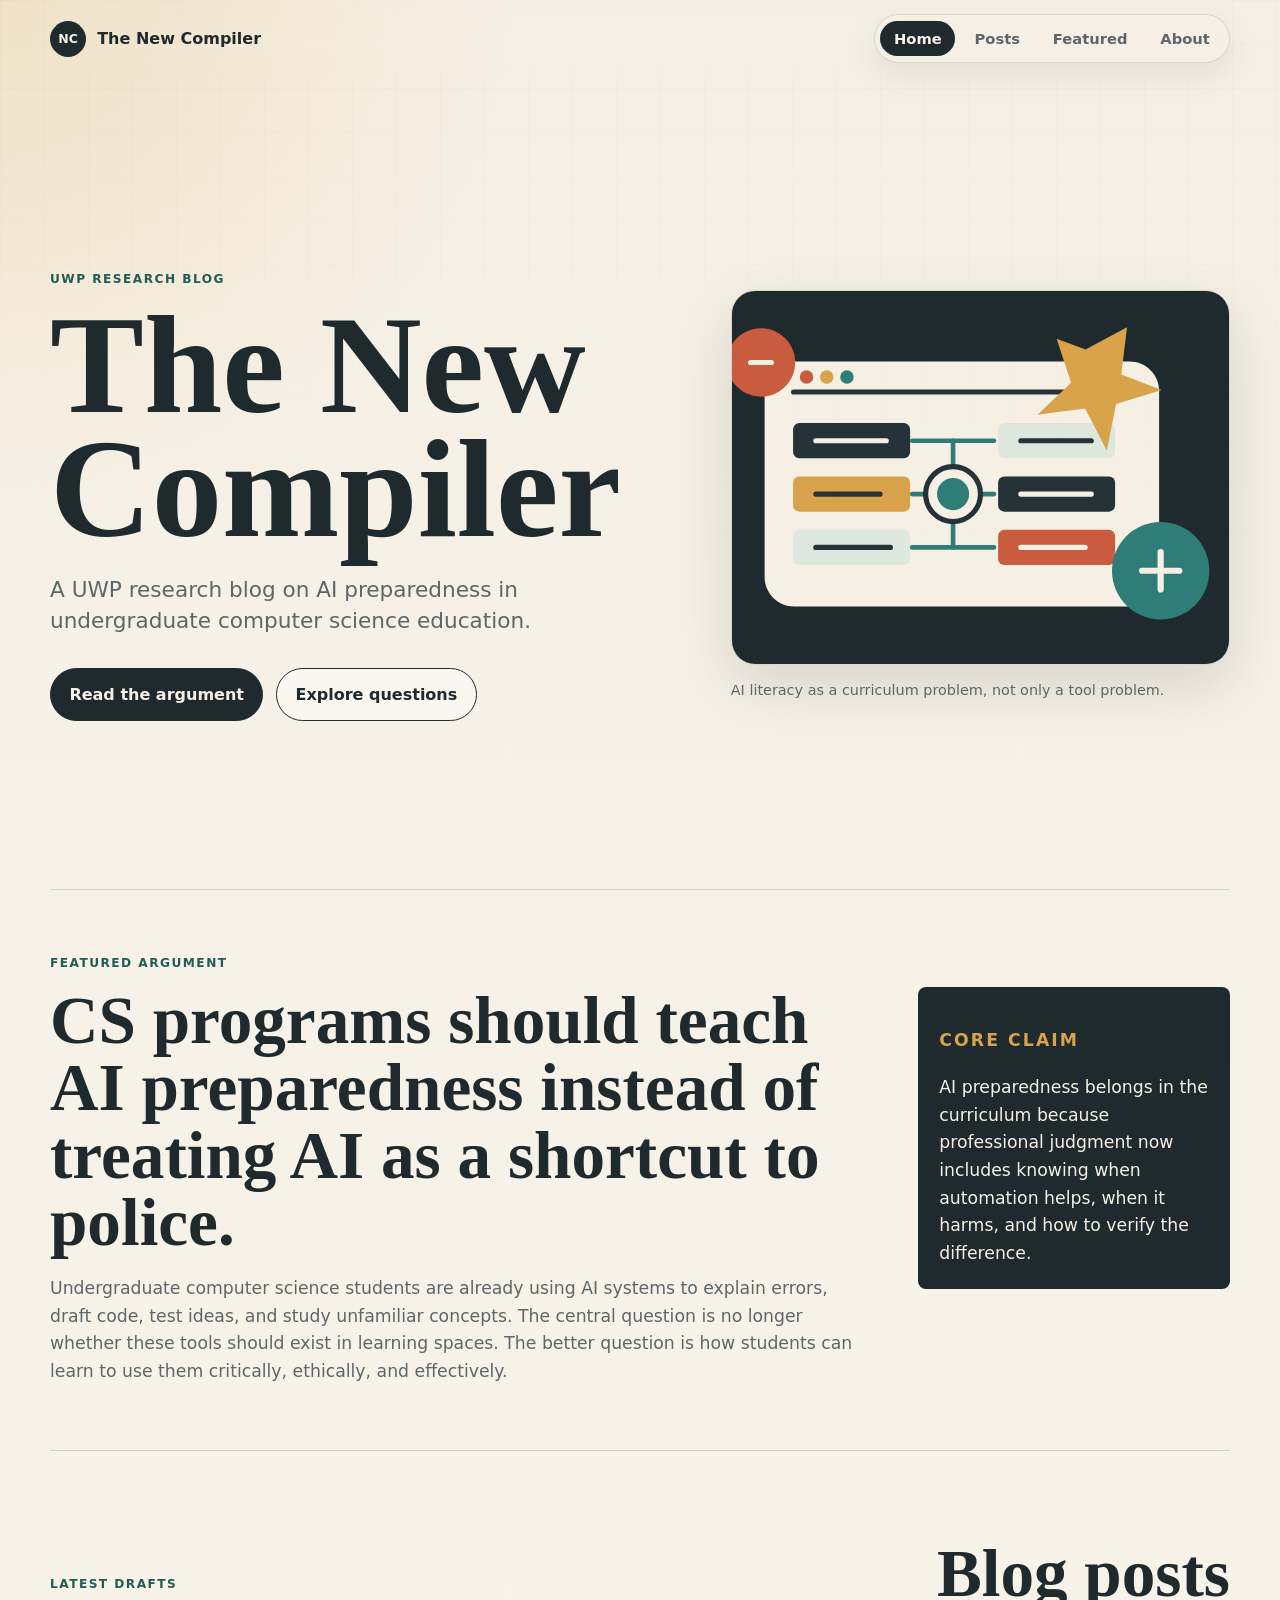
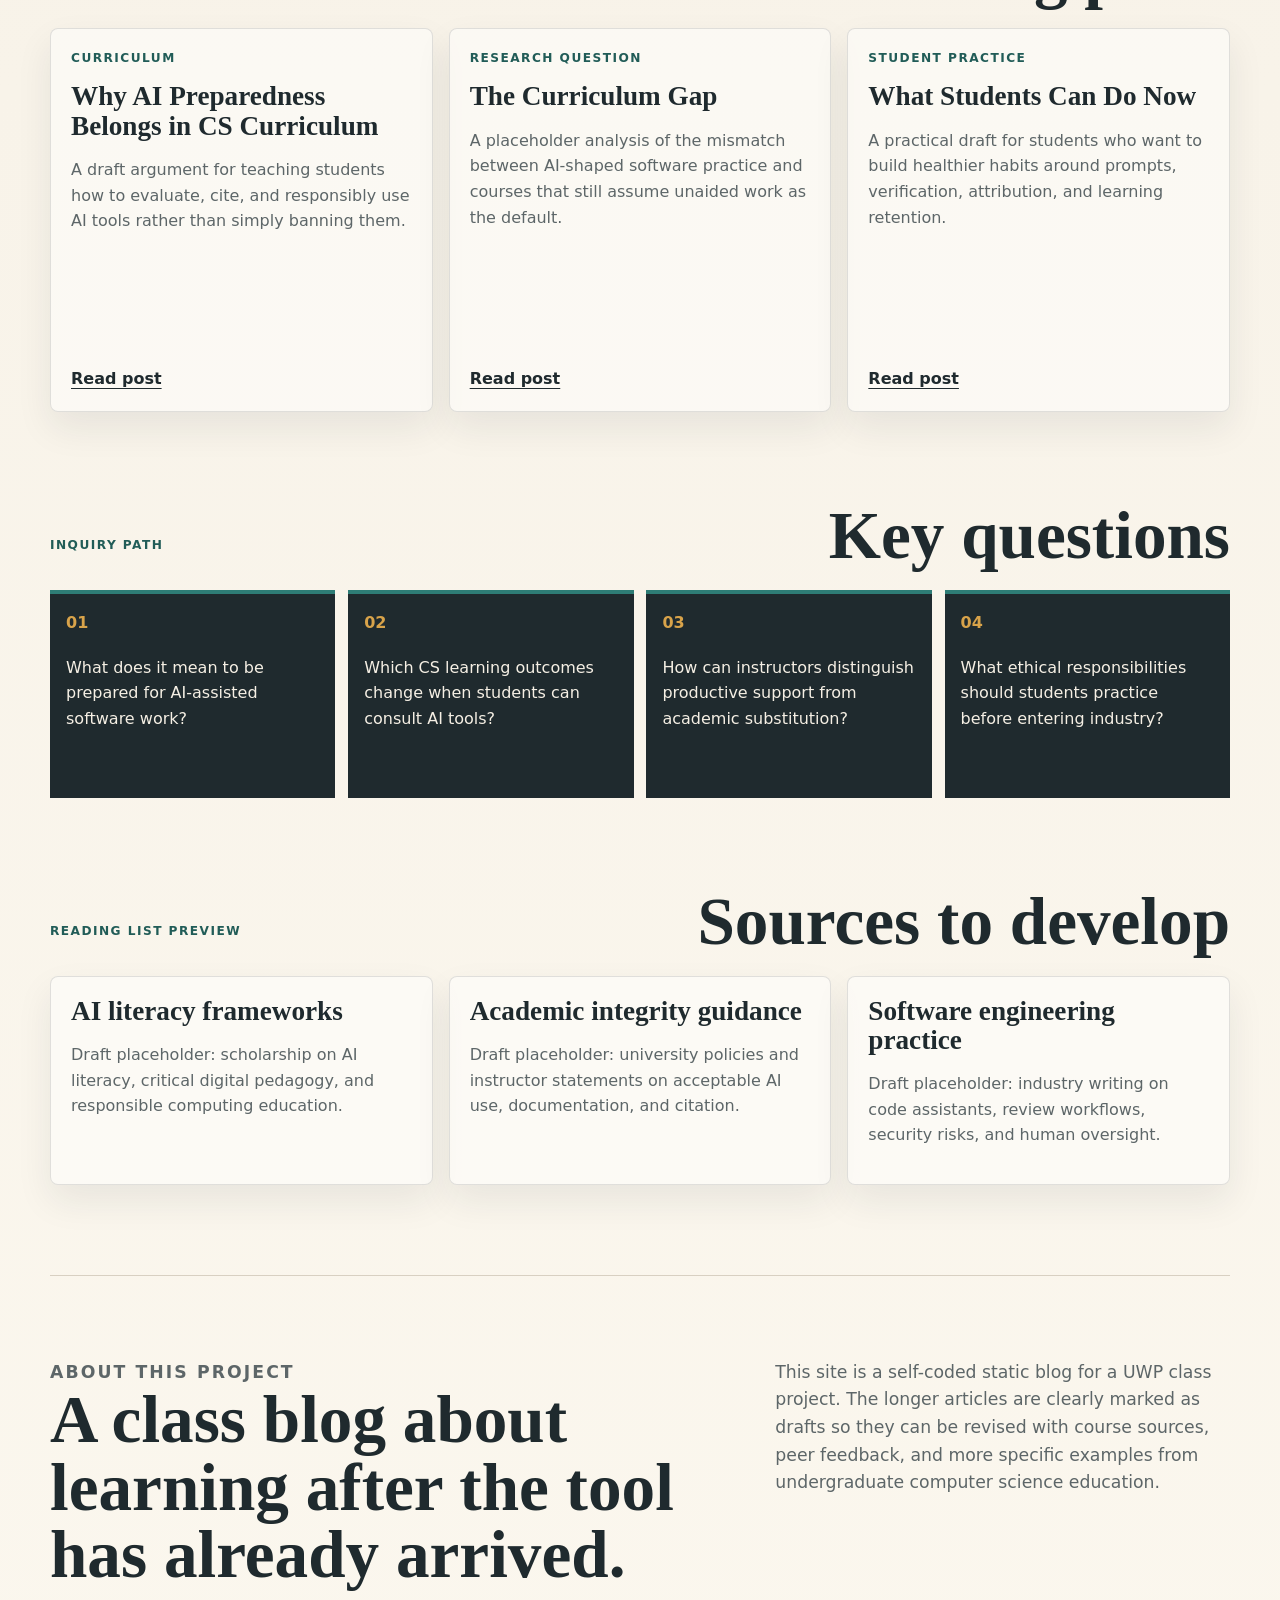
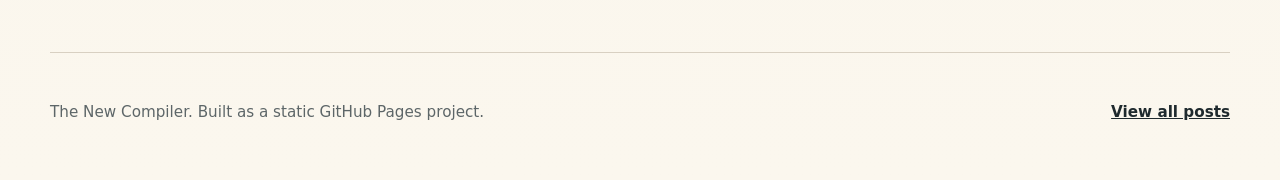
==== index.html @ 00ad9a23 "Create static UWP AI blog" ====
<!DOCTYPE html>
<html lang="en">
<head>
  <meta charset="UTF-8" />
  <meta name="viewport" content="width=device-width, initial-scale=1.0" />
  <meta
    name="description"
    content="A UWP research blog on AI preparedness in undergraduate computer science education."
  />
  <title>The New Compiler | UWP Research Blog</title>
  <link rel="stylesheet" href="./styles/main.css" />
</head>
<body>
  <a class="skip-link" href="#main">Skip to main content</a>

  <header class="site-header">
    <a class="site-logo" href="./index.html" aria-label="The New Compiler home">
      <span class="logo-mark" aria-hidden="true">NC</span>
      <span>The New Compiler</span>
    </a>
    <nav class="site-nav" aria-label="Primary navigation">
      <a href="./index.html">Home</a>
      <a href="./posts/index.html">Posts</a>
      <a href="./posts/ai-preparedness.html">Featured</a>
      <a href="#about">About</a>
    </nav>
  </header>

  <div class="reading-progress" aria-hidden="true">
    <span></span>
  </div>

  <main id="main">
    <section class="hero">
      <div class="hero-copy">
        <p class="eyebrow">UWP Research Blog</p>
        <h1>The New Compiler</h1>
        <p class="subtitle">
          A UWP research blog on AI preparedness in undergraduate computer
          science education.
        </p>
        <div class="hero-actions" aria-label="Featured actions">
          <a class="button primary" href="./posts/ai-preparedness.html">Read the argument</a>
          <a class="button secondary" href="#questions">Explore questions</a>
        </div>
      </div>
      <figure class="hero-visual">
        <img
          src="./assets/ai-curriculum-map.svg"
          alt="Abstract editorial diagram connecting code, ethics, courses, and AI practice."
        />
        <figcaption>AI literacy as a curriculum problem, not only a tool problem.</figcaption>
      </figure>
    </section>

    <section class="featured-argument" aria-labelledby="featured-title">
      <div class="section-kicker">Featured argument</div>
      <div class="feature-layout">
        <div>
          <h2 id="featured-title">CS programs should teach AI preparedness instead of treating AI as a shortcut to police.</h2>
          <p>
            Undergraduate computer science students are already using AI systems
            to explain errors, draft code, test ideas, and study unfamiliar
            concepts. The central question is no longer whether these tools
            should exist in learning spaces. The better question is how students
            can learn to use them critically, ethically, and effectively.
          </p>
        </div>
        <aside class="argument-note" aria-label="Core claim">
          <p class="note-label">Core claim</p>
          <p>
            AI preparedness belongs in the curriculum because professional
            judgment now includes knowing when automation helps, when it harms,
            and how to verify the difference.
          </p>
        </aside>
      </div>
    </section>

    <section id="posts" class="content-section" aria-labelledby="posts-title">
      <div class="section-heading">
        <p class="section-kicker">Latest drafts</p>
        <h2 id="posts-title">Blog posts</h2>
      </div>

      <div class="post-grid">
        <article class="post-card">
          <p class="tag">Curriculum</p>
          <h3><a href="./posts/ai-preparedness.html">Why AI Preparedness Belongs in CS Curriculum</a></h3>
          <p>
            A draft argument for teaching students how to evaluate, cite, and
            responsibly use AI tools rather than simply banning them.
          </p>
          <a class="text-link" href="./posts/ai-preparedness.html">Read post</a>
        </article>

        <article class="post-card">
          <p class="tag">Research question</p>
          <h3><a href="./posts/curriculum-gap.html">The Curriculum Gap</a></h3>
          <p>
            A placeholder analysis of the mismatch between AI-shaped software
            practice and courses that still assume unaided work as the default.
          </p>
          <a class="text-link" href="./posts/curriculum-gap.html">Read post</a>
        </article>

        <article class="post-card">
          <p class="tag">Student practice</p>
          <h3><a href="./posts/student-response.html">What Students Can Do Now</a></h3>
          <p>
            A practical draft for students who want to build healthier habits
            around prompts, verification, attribution, and learning retention.
          </p>
          <a class="text-link" href="./posts/student-response.html">Read post</a>
        </article>
      </div>
    </section>

    <section id="questions" class="content-section questions" aria-labelledby="questions-title">
      <div class="section-heading">
        <p class="section-kicker">Inquiry path</p>
        <h2 id="questions-title">Key questions</h2>
      </div>
      <ol class="question-list">
        <li>What does it mean to be prepared for AI-assisted software work?</li>
        <li>Which CS learning outcomes change when students can consult AI tools?</li>
        <li>How can instructors distinguish productive support from academic substitution?</li>
        <li>What ethical responsibilities should students practice before entering industry?</li>
      </ol>
    </section>

    <section class="content-section reading-list" aria-labelledby="sources-title">
      <div class="section-heading">
        <p class="section-kicker">Reading list preview</p>
        <h2 id="sources-title">Sources to develop</h2>
      </div>
      <div class="source-grid">
        <article>
          <h3>AI literacy frameworks</h3>
          <p>
            Draft placeholder: scholarship on AI literacy, critical digital
            pedagogy, and responsible computing education.
          </p>
        </article>
        <article>
          <h3>Academic integrity guidance</h3>
          <p>
            Draft placeholder: university policies and instructor statements on
            acceptable AI use, documentation, and citation.
          </p>
        </article>
        <article>
          <h3>Software engineering practice</h3>
          <p>
            Draft placeholder: industry writing on code assistants, review
            workflows, security risks, and human oversight.
          </p>
        </article>
      </div>
    </section>

    <section id="about" class="about-section" aria-labelledby="about-title">
      <div>
        <p class="section-kicker">About this project</p>
        <h2 id="about-title">A class blog about learning after the tool has already arrived.</h2>
      </div>
      <p>
        This site is a self-coded static blog for a UWP class project. The
        longer articles are clearly marked as drafts so they can be revised
        with course sources, peer feedback, and more specific examples from
        undergraduate computer science education.
      </p>
    </section>
  </main>

  <footer class="site-footer">
    <p>The New Compiler. Built as a static GitHub Pages project.</p>
    <a href="./posts/index.html">View all posts</a>
  </footer>

  <script src="./scripts/main.js"></script>
</body>
</html>
---- styles/main.css ----
:root {
  --paper: #f5efe4;
  --paper-soft: #fbf7ee;
  --ink: #1f2a2e;
  --ink-muted: #5d6668;
  --line: #d8d0c2;
  --green: #2e7d76;
  --green-dark: #215c57;
  --rust: #c95b3e;
  --gold: #d8a34a;
  --white: #ffffff;
  --shadow: 0 22px 60px rgba(31, 42, 46, 0.14);
  --max-width: 1180px;
  --article-width: 760px;
}

* {
  box-sizing: border-box;
}

html {
  scroll-behavior: smooth;
}

body {
  margin: 0;
  background:
    radial-gradient(circle at top left, rgba(216, 163, 74, 0.18), transparent 32rem),
    linear-gradient(180deg, var(--paper) 0%, var(--paper-soft) 100%);
  color: var(--ink);
  font-family: Inter, ui-sans-serif, system-ui, -apple-system, BlinkMacSystemFont, "Segoe UI", sans-serif;
  font-size: 16px;
  line-height: 1.6;
}

body::before {
  content: "";
  position: fixed;
  inset: 0;
  pointer-events: none;
  background-image:
    linear-gradient(rgba(31, 42, 46, 0.035) 1px, transparent 1px),
    linear-gradient(90deg, rgba(31, 42, 46, 0.035) 1px, transparent 1px);
  background-size: 44px 44px;
  mask-image: linear-gradient(to bottom, rgba(0, 0, 0, 0.5), transparent 70%);
}

img {
  display: block;
  max-width: 100%;
}

a {
  color: inherit;
}

a:focus-visible,
button:focus-visible {
  outline: 3px solid var(--gold);
  outline-offset: 4px;
}

.skip-link {
  position: absolute;
  left: 1rem;
  top: 0.75rem;
  z-index: 100;
  transform: translateY(-150%);
  background: var(--ink);
  color: var(--paper);
  padding: 0.7rem 1rem;
  border-radius: 999px;
  text-decoration: none;
  transition: transform 160ms ease;
}

.skip-link:focus {
  transform: translateY(0);
}

.site-header {
  position: sticky;
  top: 0;
  z-index: 20;
  display: flex;
  align-items: center;
  justify-content: space-between;
  gap: 1rem;
  width: min(var(--max-width), calc(100% - 2rem));
  margin: 0 auto;
  padding: 0.9rem 0;
  backdrop-filter: blur(18px);
}

.site-header.is-scrolled {
  border-bottom: 1px solid rgba(31, 42, 46, 0.08);
}

.site-logo {
  display: inline-flex;
  align-items: center;
  gap: 0.7rem;
  min-width: max-content;
  color: var(--ink);
  font-weight: 800;
  letter-spacing: 0;
  text-decoration: none;
}

.logo-mark {
  display: inline-grid;
  place-items: center;
  width: 2.25rem;
  height: 2.25rem;
  border: 1px solid var(--ink);
  border-radius: 50%;
  background: var(--ink);
  color: var(--paper);
  font-size: 0.78rem;
  font-weight: 900;
}

.site-nav {
  display: flex;
  align-items: center;
  gap: 0.35rem;
  padding: 0.35rem;
  border: 1px solid rgba(31, 42, 46, 0.12);
  border-radius: 999px;
  background: rgba(245, 239, 228, 0.78);
  box-shadow: 0 12px 34px rgba(31, 42, 46, 0.08);
}

.site-nav a {
  display: inline-flex;
  align-items: center;
  min-height: 2.2rem;
  padding: 0.35rem 0.85rem;
  border-radius: 999px;
  color: var(--ink-muted);
  font-size: 0.92rem;
  font-weight: 700;
  text-decoration: none;
  transition: background 160ms ease, color 160ms ease;
}

.site-nav a:hover,
.site-nav a.is-active {
  background: var(--ink);
  color: var(--paper);
}

.reading-progress {
  position: fixed;
  top: 0;
  left: 0;
  z-index: 30;
  width: 100%;
  height: 4px;
  background: transparent;
}

.reading-progress span {
  display: block;
  width: 0%;
  height: 100%;
  background: linear-gradient(90deg, var(--rust), var(--gold), var(--green));
}

.hero {
  display: grid;
  grid-template-columns: minmax(0, 1.05fr) minmax(300px, 0.85fr);
  align-items: center;
  gap: clamp(2rem, 5vw, 5rem);
  width: min(var(--max-width), calc(100% - 2rem));
  min-height: calc(100svh - 5.5rem);
  margin: 0 auto;
  padding: clamp(2.5rem, 7vw, 6rem) 0 clamp(2rem, 5vw, 4rem);
}

.hero-copy {
  max-width: 760px;
}

.eyebrow,
.section-kicker,
.tag,
.note-label {
  margin: 0 0 0.85rem;
  color: var(--green-dark);
  font-size: 0.76rem;
  font-weight: 900;
  letter-spacing: 0.12em;
  text-transform: uppercase;
}

.hero h1,
.page-header h1,
.article-header h1 {
  margin: 0;
  font-family: Georgia, "Times New Roman", serif;
  font-size: 8.8rem;
  line-height: 0.88;
  letter-spacing: 0;
  overflow-wrap: anywhere;
}

.subtitle,
.page-header p,
.article-dek {
  max-width: 680px;
  margin: 1.4rem 0 0;
  color: var(--ink-muted);
  font-size: 1.35rem;
  line-height: 1.45;
}

.hero-actions {
  display: flex;
  flex-wrap: wrap;
  gap: 0.8rem;
  margin-top: 2rem;
}

.button {
  display: inline-flex;
  align-items: center;
  justify-content: center;
  min-height: 3rem;
  padding: 0.8rem 1.15rem;
  border: 1px solid var(--ink);
  border-radius: 999px;
  font-weight: 800;
  text-decoration: none;
  transition: transform 160ms ease, box-shadow 160ms ease, background 160ms ease;
}

.button:hover {
  transform: translateY(-2px);
  box-shadow: 0 14px 28px rgba(31, 42, 46, 0.12);
}

.button.primary {
  background: var(--ink);
  color: var(--paper);
}

.button.secondary {
  background: rgba(255, 255, 255, 0.42);
  color: var(--ink);
}

.hero-visual {
  margin: 0;
}

.hero-visual img {
  width: 100%;
  border: 1px solid rgba(31, 42, 46, 0.12);
  border-radius: 1.5rem;
  box-shadow: var(--shadow);
}

.hero-visual figcaption {
  max-width: 28rem;
  margin: 0.85rem 0 0;
  color: var(--ink-muted);
  font-size: 0.9rem;
}

.featured-argument,
.content-section,
.about-section,
.page-shell,
.article-shell {
  width: min(var(--max-width), calc(100% - 2rem));
  margin: 0 auto;
}

.featured-argument {
  padding: clamp(2rem, 5vw, 4rem) 0;
  border-top: 1px solid var(--line);
  border-bottom: 1px solid var(--line);
}

.feature-layout {
  display: grid;
  grid-template-columns: minmax(0, 1fr) minmax(260px, 0.38fr);
  gap: clamp(1.5rem, 4vw, 3rem);
  align-items: start;
}

.featured-argument h2,
.section-heading h2,
.about-section h2 {
  margin: 0;
  font-family: Georgia, "Times New Roman", serif;
  font-size: 4.2rem;
  line-height: 1;
  letter-spacing: 0;
}

.featured-argument p,
.about-section p {
  margin: 1.2rem 0 0;
  color: var(--ink-muted);
  font-size: 1.08rem;
}

.argument-note {
  padding: 1.25rem;
  border: 1px solid rgba(31, 42, 46, 0.14);
  border-radius: 0.5rem;
  background: var(--ink);
  color: var(--paper);
}

.argument-note p {
  color: var(--paper);
}

.argument-note .note-label {
  color: var(--gold);
}

.content-section {
  padding: clamp(3rem, 7vw, 6rem) 0 0;
}

.section-heading {
  display: flex;
  align-items: end;
  justify-content: space-between;
  gap: 2rem;
  margin-bottom: 1.3rem;
}

.post-grid {
  display: grid;
  grid-template-columns: repeat(3, minmax(0, 1fr));
  gap: 1rem;
}

.post-card,
.source-grid article,
.list-card {
  border: 1px solid rgba(31, 42, 46, 0.13);
  border-radius: 0.5rem;
  background: rgba(255, 255, 255, 0.48);
  box-shadow: 0 16px 36px rgba(31, 42, 46, 0.08);
}

.post-card {
  display: flex;
  flex-direction: column;
  min-height: 24rem;
  padding: 1.25rem;
}

.post-card h3,
.source-grid h3,
.list-card h2 {
  margin: 0;
  font-family: Georgia, "Times New Roman", serif;
  font-size: 1.7rem;
  line-height: 1.08;
}

.post-card h3 a,
.list-card h2 a {
  text-decoration: none;
}

.post-card h3 a:hover,
.list-card h2 a:hover,
.text-link:hover {
  color: var(--green-dark);
}

.post-card p:not(.tag),
.source-grid p,
.list-card p:not(.tag) {
  color: var(--ink-muted);
}

.post-card .text-link {
  margin-top: auto;
}

.text-link {
  display: inline-flex;
  align-items: center;
  width: fit-content;
  color: var(--ink);
  font-weight: 900;
  text-underline-offset: 0.25em;
}

.question-list {
  display: grid;
  grid-template-columns: repeat(4, minmax(0, 1fr));
  gap: 0.8rem;
  margin: 0;
  padding: 0;
  list-style: none;
  counter-reset: questions;
}

.question-list li {
  min-height: 13rem;
  padding: 1rem;
  border-top: 4px solid var(--green);
  background: var(--ink);
  color: var(--paper);
  counter-increment: questions;
}

.question-list li::before {
  content: "0" counter(questions);
  display: block;
  margin-bottom: 1.2rem;
  color: var(--gold);
  font-weight: 900;
}

.source-grid {
  display: grid;
  grid-template-columns: repeat(3, minmax(0, 1fr));
  gap: 1rem;
}

.source-grid article {
  padding: 1.25rem;
}

.about-section {
  display: grid;
  grid-template-columns: minmax(0, 0.8fr) minmax(280px, 0.55fr);
  gap: clamp(1.5rem, 5vw, 4rem);
  align-items: start;
  margin-top: clamp(3rem, 7vw, 6rem);
  padding: clamp(2rem, 5vw, 4rem) 0;
  border-top: 1px solid var(--line);
}

.site-footer {
  display: flex;
  align-items: center;
  justify-content: space-between;
  gap: 1rem;
  width: min(var(--max-width), calc(100% - 2rem));
  margin: 0 auto;
  padding: 2rem 0 2.5rem;
  border-top: 1px solid var(--line);
  color: var(--ink-muted);
  font-size: 0.95rem;
}

.site-footer a {
  color: var(--ink);
  font-weight: 800;
}

.page-shell {
  padding: clamp(3rem, 8vw, 7rem) 0;
}

.page-header {
  margin-bottom: 2rem;
}

.page-header h1 {
  max-width: 820px;
  font-size: 6.2rem;
}

.post-list {
  display: grid;
  gap: 1rem;
}

.list-card {
  display: grid;
  grid-template-columns: minmax(0, 1fr) auto;
  gap: 1rem;
  align-items: center;
  padding: 1.25rem;
}

.article-shell {
  padding: clamp(2rem, 7vw, 5.5rem) 0;
}

.article {
  max-width: var(--article-width);
  margin: 0 auto;
}

.article-header {
  margin-bottom: 2rem;
}

.article-header h1 {
  font-size: 5.7rem;
}

.draft-box {
  margin: 0 0 1.8rem;
  padding: 1rem 1.1rem;
  border-left: 5px solid var(--rust);
  background: rgba(255, 255, 255, 0.62);
  color: var(--ink);
  font-weight: 750;
}

.article p,
.article li {
  color: var(--ink-muted);
  font-size: 1.08rem;
}

.article h2 {
  margin: 2.4rem 0 0.8rem;
  font-family: Georgia, "Times New Roman", serif;
  font-size: 2.8rem;
  line-height: 1.05;
}

.article blockquote {
  margin: 2rem 0;
  padding: 1.1rem 1.3rem;
  border-left: 5px solid var(--green);
  background: var(--ink);
  color: var(--paper);
  font-family: Georgia, "Times New Roman", serif;
  font-size: 1.5rem;
  line-height: 1.3;
}

.article-list {
  padding-left: 1.4rem;
}

.article-footer {
  display: flex;
  flex-wrap: wrap;
  gap: 1rem;
  justify-content: space-between;
  margin-top: 3rem;
  padding-top: 1.5rem;
  border-top: 1px solid var(--line);
}

@media (max-width: 900px) {
  .site-header {
    align-items: flex-start;
    flex-direction: column;
  }

  .site-nav {
    width: 100%;
    overflow-x: auto;
    border-radius: 0.5rem;
  }

  .site-nav a {
    white-space: nowrap;
  }

  .hero,
  .feature-layout,
  .about-section {
    grid-template-columns: 1fr;
  }

  .hero {
    min-height: auto;
  }

  .post-grid,
  .source-grid,
  .question-list {
    grid-template-columns: 1fr 1fr;
  }

  .hero h1,
  .page-header h1 {
    font-size: 5.6rem;
  }

  .article-header h1 {
    font-size: 4.2rem;
  }

  .featured-argument h2,
  .section-heading h2,
  .about-section h2 {
    font-size: 3.2rem;
  }
}

@media (max-width: 640px) {
  body {
    font-size: 15px;
  }

  .hero h1,
  .page-header h1 {
    font-size: 4rem;
  }

  .article-header h1 {
    font-size: 2.65rem;
    line-height: 0.96;
  }

  .subtitle,
  .page-header p,
  .article-dek {
    font-size: 1.08rem;
  }

  .featured-argument h2,
  .section-heading h2,
  .about-section h2 {
    font-size: 2.4rem;
  }

  .article h2 {
    font-size: 2rem;
  }

  .hero-actions,
  .site-footer {
    align-items: stretch;
    flex-direction: column;
  }

  .button {
    width: 100%;
  }

  .section-heading {
    display: block;
  }

  .post-grid,
  .source-grid,
  .question-list {
    grid-template-columns: 1fr;
  }

  .post-card {
    min-height: auto;
  }

  .question-list li {
    min-height: auto;
  }

  .list-card {
    display: block;
  }
}
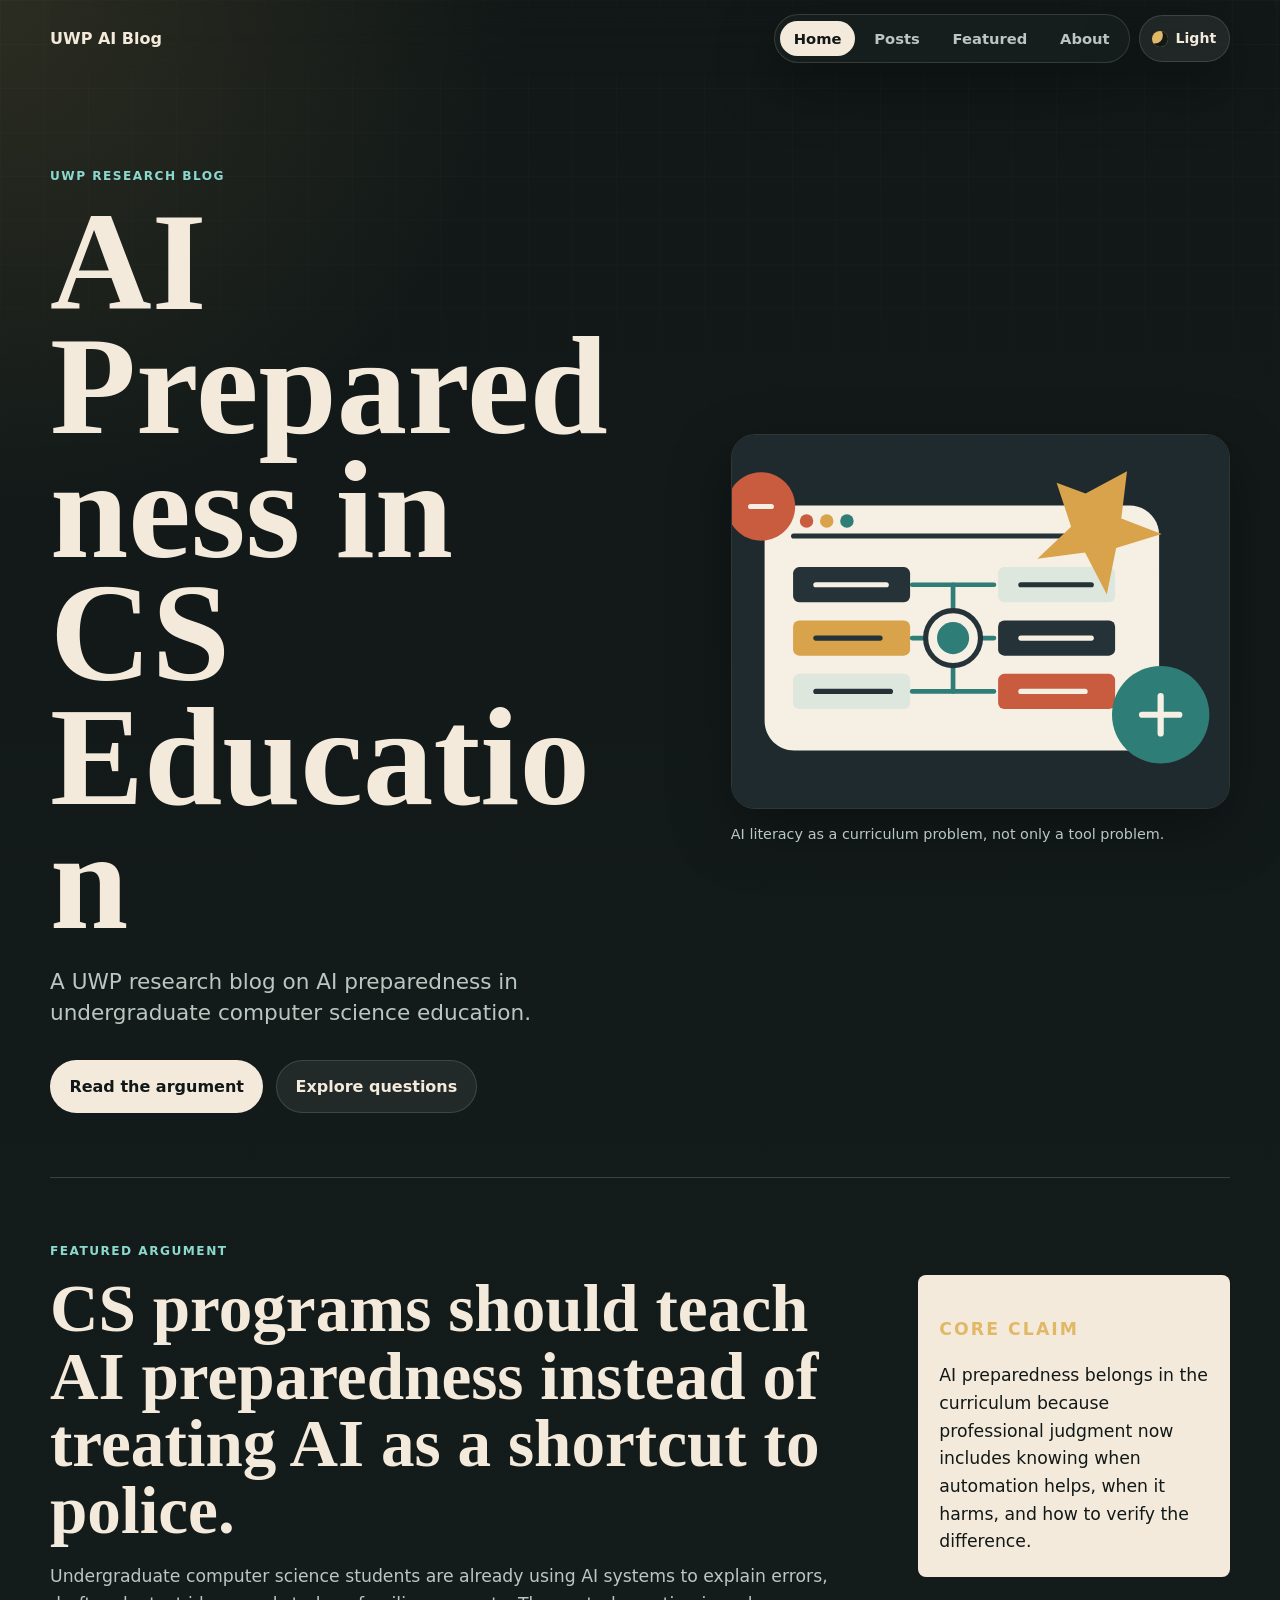
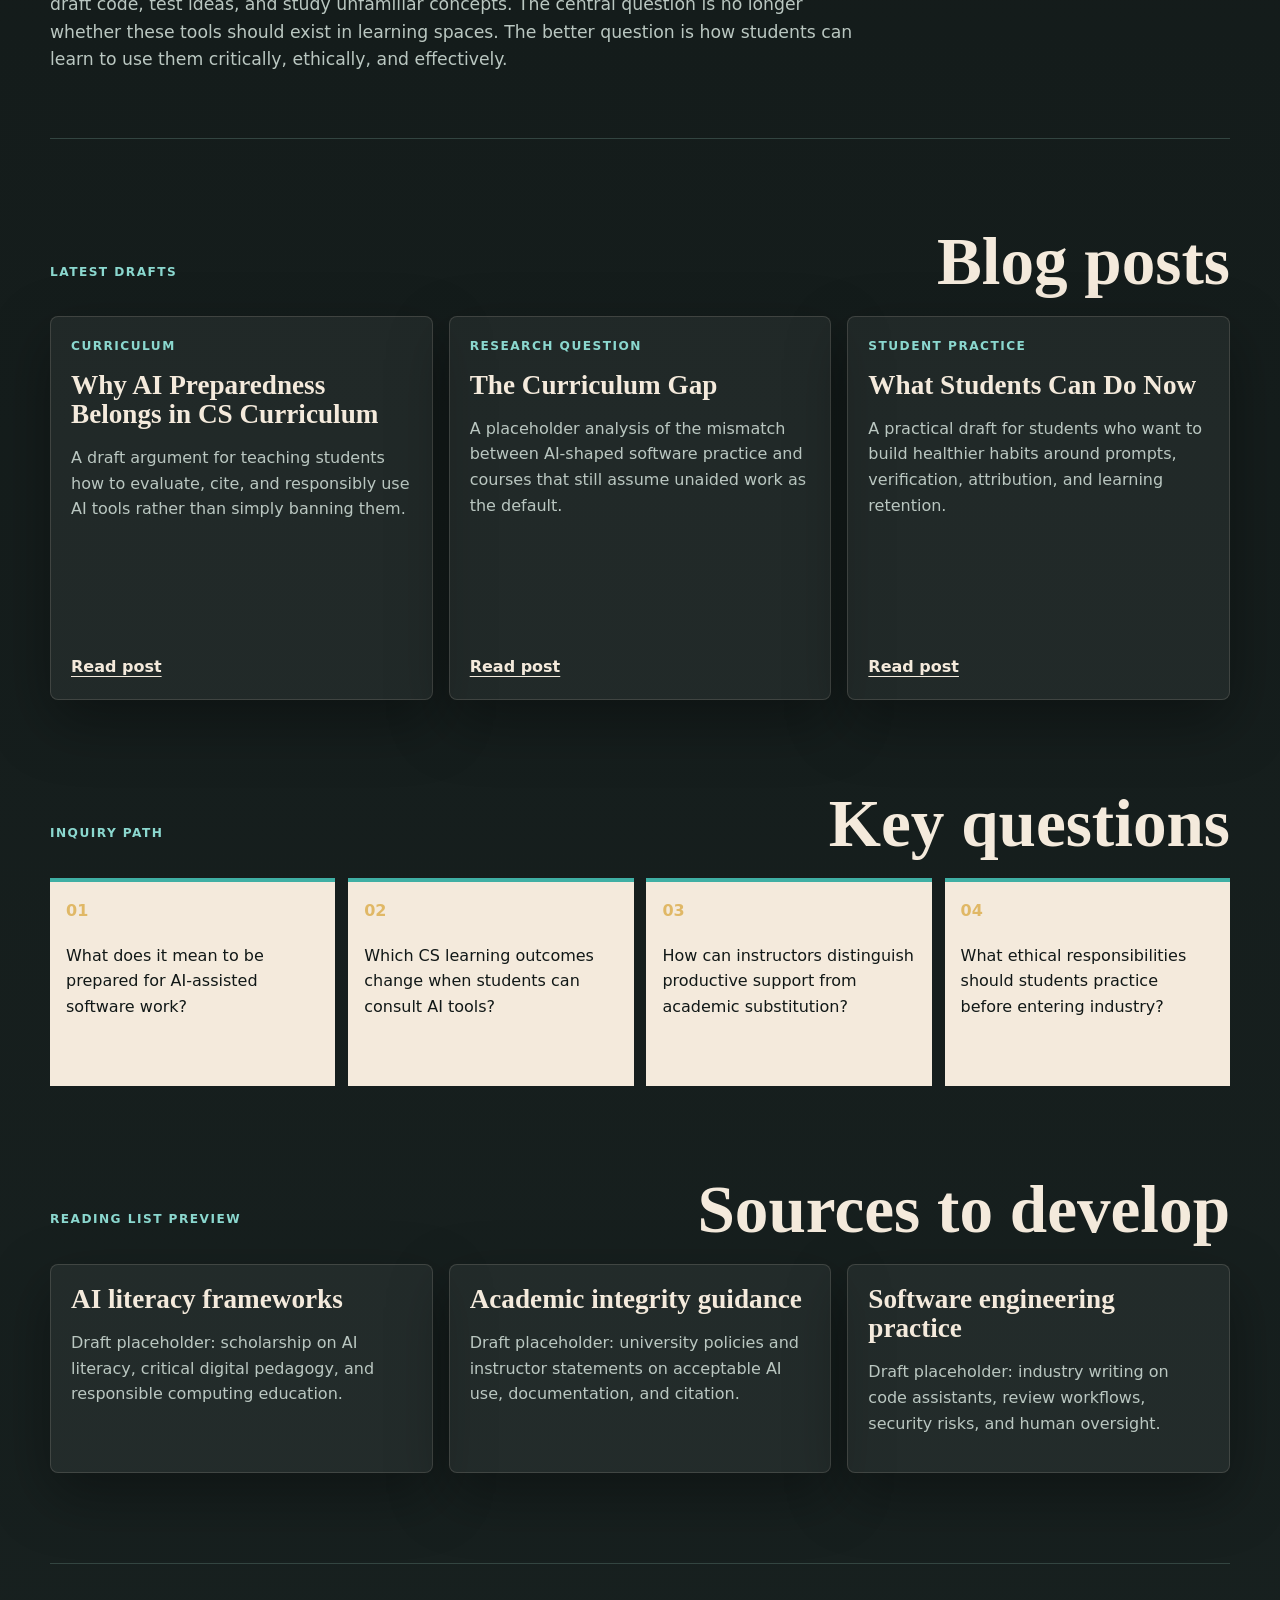
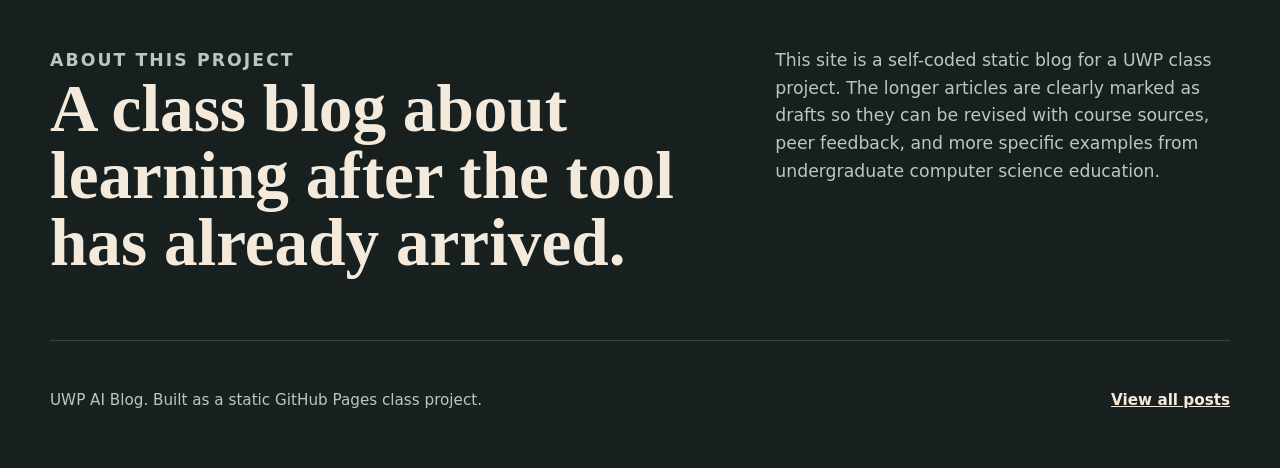
==== commit 9cbc303c: "Add dark mode theme toggle and update class blog branding" ====
--- a/index.html
+++ b/index.html
@@ -7,23 +7,35 @@
     name="description"
     content="A UWP research blog on AI preparedness in undergraduate computer science education."
   />
-  <title>The New Compiler | UWP Research Blog</title>
+  <title>AI Preparedness in CS Education | UWP Research Blog</title>
+  <script>
+    try {
+      document.documentElement.dataset.theme = localStorage.getItem("uwp-ai-theme") || "dark";
+    } catch (error) {
+      document.documentElement.dataset.theme = "dark";
+    }
+  </script>
   <link rel="stylesheet" href="./styles/main.css" />
 </head>
 <body>
   <a class="skip-link" href="#main">Skip to main content</a>
 
   <header class="site-header">
-    <a class="site-logo" href="./index.html" aria-label="The New Compiler home">
-      <span class="logo-mark" aria-hidden="true">NC</span>
-      <span>The New Compiler</span>
+    <a class="site-logo" href="./index.html" aria-label="UWP AI Blog home">
+      <span>UWP AI Blog</span>
     </a>
-    <nav class="site-nav" aria-label="Primary navigation">
-      <a href="./index.html">Home</a>
-      <a href="./posts/index.html">Posts</a>
-      <a href="./posts/ai-preparedness.html">Featured</a>
-      <a href="#about">About</a>
-    </nav>
+    <div class="header-actions">
+      <nav class="site-nav" aria-label="Primary navigation">
+        <a href="./index.html">Home</a>
+        <a href="./posts/index.html">Posts</a>
+        <a href="./posts/ai-preparedness.html">Featured</a>
+        <a href="#about">About</a>
+      </nav>
+      <button class="theme-toggle" type="button" aria-label="Switch to light mode">
+        <span class="theme-toggle-icon" aria-hidden="true"></span>
+        <span class="theme-toggle-text">Light</span>
+      </button>
+    </div>
   </header>
 
   <div class="reading-progress" aria-hidden="true">
@@ -34,7 +46,7 @@
     <section class="hero">
       <div class="hero-copy">
         <p class="eyebrow">UWP Research Blog</p>
-        <h1>The New Compiler</h1>
+        <h1>AI Preparedness in CS Education</h1>
         <p class="subtitle">
           A UWP research blog on AI preparedness in undergraduate computer
           science education.
@@ -174,7 +186,7 @@
   </main>
 
   <footer class="site-footer">
-    <p>The New Compiler. Built as a static GitHub Pages project.</p>
+    <p>UWP AI Blog. Built as a static GitHub Pages class project.</p>
     <a href="./posts/index.html">View all posts</a>
   </footer>
 
--- a/styles/main.css
+++ b/styles/main.css
@@ -1,4 +1,34 @@
 :root {
+  color-scheme: dark;
+  --paper: #111817;
+  --paper-soft: #182120;
+  --ink: #f4eadc;
+  --ink-muted: #bac7c1;
+  --line: #334541;
+  --green: #3fafa4;
+  --green-dark: #8bd8cf;
+  --rust: #d66b4f;
+  --gold: #e0b866;
+  --white: #ffffff;
+  --glow: rgba(224, 184, 102, 0.13);
+  --grid-line: rgba(244, 234, 220, 0.045);
+  --header-line: rgba(244, 234, 220, 0.11);
+  --nav-bg: rgba(24, 33, 32, 0.84);
+  --nav-active-bg: #f4eadc;
+  --nav-active-text: #111817;
+  --card-bg: rgba(255, 255, 255, 0.055);
+  --soft-fill: rgba(255, 255, 255, 0.08);
+  --border-subtle: rgba(244, 234, 220, 0.14);
+  --inverse-bg: #f4eadc;
+  --inverse-text: #111817;
+  --button-secondary-bg: rgba(255, 255, 255, 0.065);
+  --shadow: 0 22px 60px rgba(0, 0, 0, 0.34);
+  --max-width: 1180px;
+  --article-width: 760px;
+}
+
+[data-theme="light"] {
+  color-scheme: light;
   --paper: #f5efe4;
   --paper-soft: #fbf7ee;
   --ink: #1f2a2e;
@@ -8,10 +38,19 @@
   --green-dark: #215c57;
   --rust: #c95b3e;
   --gold: #d8a34a;
-  --white: #ffffff;
+  --glow: rgba(216, 163, 74, 0.18);
+  --grid-line: rgba(31, 42, 46, 0.035);
+  --header-line: rgba(31, 42, 46, 0.08);
+  --nav-bg: rgba(245, 239, 228, 0.82);
+  --nav-active-bg: #1f2a2e;
+  --nav-active-text: #f5efe4;
+  --card-bg: rgba(255, 255, 255, 0.48);
+  --soft-fill: rgba(255, 255, 255, 0.62);
+  --border-subtle: rgba(31, 42, 46, 0.13);
+  --inverse-bg: #1f2a2e;
+  --inverse-text: #f5efe4;
+  --button-secondary-bg: rgba(255, 255, 255, 0.42);
   --shadow: 0 22px 60px rgba(31, 42, 46, 0.14);
-  --max-width: 1180px;
-  --article-width: 760px;
 }
 
 * {
@@ -25,7 +64,7 @@
 body {
   margin: 0;
   background:
-    radial-gradient(circle at top left, rgba(216, 163, 74, 0.18), transparent 32rem),
+    radial-gradient(circle at top left, var(--glow), transparent 32rem),
     linear-gradient(180deg, var(--paper) 0%, var(--paper-soft) 100%);
   color: var(--ink);
   font-family: Inter, ui-sans-serif, system-ui, -apple-system, BlinkMacSystemFont, "Segoe UI", sans-serif;
@@ -39,8 +78,8 @@
   inset: 0;
   pointer-events: none;
   background-image:
-    linear-gradient(rgba(31, 42, 46, 0.035) 1px, transparent 1px),
-    linear-gradient(90deg, rgba(31, 42, 46, 0.035) 1px, transparent 1px);
+    linear-gradient(var(--grid-line) 1px, transparent 1px),
+    linear-gradient(90deg, var(--grid-line) 1px, transparent 1px);
   background-size: 44px 44px;
   mask-image: linear-gradient(to bottom, rgba(0, 0, 0, 0.5), transparent 70%);
 }
@@ -66,8 +105,8 @@
   top: 0.75rem;
   z-index: 100;
   transform: translateY(-150%);
-  background: var(--ink);
-  color: var(--paper);
+  background: var(--inverse-bg);
+  color: var(--inverse-text);
   padding: 0.7rem 1rem;
   border-radius: 999px;
   text-decoration: none;
@@ -93,7 +132,7 @@
 }
 
 .site-header.is-scrolled {
-  border-bottom: 1px solid rgba(31, 42, 46, 0.08);
+  border-bottom: 1px solid var(--header-line);
 }
 
 .site-logo {
@@ -107,17 +146,10 @@
   text-decoration: none;
 }
 
-.logo-mark {
-  display: inline-grid;
-  place-items: center;
-  width: 2.25rem;
-  height: 2.25rem;
-  border: 1px solid var(--ink);
-  border-radius: 50%;
-  background: var(--ink);
-  color: var(--paper);
-  font-size: 0.78rem;
-  font-weight: 900;
+.header-actions {
+  display: flex;
+  align-items: center;
+  gap: 0.55rem;
 }
 
 .site-nav {
@@ -125,10 +157,10 @@
   align-items: center;
   gap: 0.35rem;
   padding: 0.35rem;
-  border: 1px solid rgba(31, 42, 46, 0.12);
+  border: 1px solid var(--border-subtle);
   border-radius: 999px;
-  background: rgba(245, 239, 228, 0.78);
-  box-shadow: 0 12px 34px rgba(31, 42, 46, 0.08);
+  background: var(--nav-bg);
+  box-shadow: var(--shadow);
 }
 
 .site-nav a {
@@ -146,8 +178,43 @@
 
 .site-nav a:hover,
 .site-nav a.is-active {
-  background: var(--ink);
-  color: var(--paper);
+  background: var(--nav-active-bg);
+  color: var(--nav-active-text);
+}
+
+.theme-toggle {
+  display: inline-flex;
+  align-items: center;
+  gap: 0.45rem;
+  min-height: 2.9rem;
+  padding: 0.35rem 0.8rem;
+  border: 1px solid var(--border-subtle);
+  border-radius: 999px;
+  background: var(--button-secondary-bg);
+  color: var(--ink);
+  box-shadow: var(--shadow);
+  cursor: pointer;
+  font: inherit;
+  font-size: 0.88rem;
+  font-weight: 800;
+  transition: background 160ms ease, border-color 160ms ease, color 160ms ease;
+}
+
+.theme-toggle:hover {
+  border-color: var(--gold);
+}
+
+.theme-toggle-icon {
+  position: relative;
+  width: 1rem;
+  height: 1rem;
+  border-radius: 50%;
+  background: var(--gold);
+  box-shadow: inset -0.32rem -0.22rem 0 var(--paper);
+}
+
+[data-theme="light"] .theme-toggle-icon {
+  box-shadow: 0 0 0 0.22rem rgba(216, 163, 74, 0.24);
 }
 
 .reading-progress {
@@ -228,7 +295,7 @@
   justify-content: center;
   min-height: 3rem;
   padding: 0.8rem 1.15rem;
-  border: 1px solid var(--ink);
+  border: 1px solid var(--border-subtle);
   border-radius: 999px;
   font-weight: 800;
   text-decoration: none;
@@ -237,16 +304,16 @@
 
 .button:hover {
   transform: translateY(-2px);
-  box-shadow: 0 14px 28px rgba(31, 42, 46, 0.12);
+  box-shadow: var(--shadow);
 }
 
 .button.primary {
-  background: var(--ink);
-  color: var(--paper);
+  background: var(--inverse-bg);
+  color: var(--inverse-text);
 }
 
 .button.secondary {
-  background: rgba(255, 255, 255, 0.42);
+  background: var(--button-secondary-bg);
   color: var(--ink);
 }
 
@@ -256,7 +323,7 @@
 
 .hero-visual img {
   width: 100%;
-  border: 1px solid rgba(31, 42, 46, 0.12);
+  border: 1px solid var(--border-subtle);
   border-radius: 1.5rem;
   box-shadow: var(--shadow);
 }
@@ -309,14 +376,14 @@
 
 .argument-note {
   padding: 1.25rem;
-  border: 1px solid rgba(31, 42, 46, 0.14);
+  border: 1px solid var(--border-subtle);
   border-radius: 0.5rem;
-  background: var(--ink);
-  color: var(--paper);
+  background: var(--inverse-bg);
+  color: var(--inverse-text);
 }
 
 .argument-note p {
-  color: var(--paper);
+  color: var(--inverse-text);
 }
 
 .argument-note .note-label {
@@ -344,10 +411,10 @@
 .post-card,
 .source-grid article,
 .list-card {
-  border: 1px solid rgba(31, 42, 46, 0.13);
+  border: 1px solid var(--border-subtle);
   border-radius: 0.5rem;
-  background: rgba(255, 255, 255, 0.48);
-  box-shadow: 0 16px 36px rgba(31, 42, 46, 0.08);
+  background: var(--card-bg);
+  box-shadow: var(--shadow);
 }
 
 .post-card {
@@ -410,8 +477,8 @@
   min-height: 13rem;
   padding: 1rem;
   border-top: 4px solid var(--green);
-  background: var(--ink);
-  color: var(--paper);
+  background: var(--inverse-bg);
+  color: var(--inverse-text);
   counter-increment: questions;
 }
 
@@ -508,7 +575,7 @@
   margin: 0 0 1.8rem;
   padding: 1rem 1.1rem;
   border-left: 5px solid var(--rust);
-  background: rgba(255, 255, 255, 0.62);
+  background: var(--soft-fill);
   color: var(--ink);
   font-weight: 750;
 }
@@ -530,8 +597,8 @@
   margin: 2rem 0;
   padding: 1.1rem 1.3rem;
   border-left: 5px solid var(--green);
-  background: var(--ink);
-  color: var(--paper);
+  background: var(--inverse-bg);
+  color: var(--inverse-text);
   font-family: Georgia, "Times New Roman", serif;
   font-size: 1.5rem;
   line-height: 1.3;
@@ -557,12 +624,22 @@
     flex-direction: column;
   }
 
+  .header-actions {
+    align-items: stretch;
+    flex-direction: column;
+    width: 100%;
+  }
+
   .site-nav {
     width: 100%;
     overflow-x: auto;
     border-radius: 0.5rem;
   }
 
+  .theme-toggle {
+    width: fit-content;
+  }
+
   .site-nav a {
     white-space: nowrap;
   }
@@ -662,3 +739,21 @@
     display: block;
   }
 }
+
+@media (prefers-reduced-motion: reduce) {
+  html {
+    scroll-behavior: auto;
+  }
+
+  *,
+  *::before,
+  *::after {
+    transition-duration: 0.001ms !important;
+    animation-duration: 0.001ms !important;
+    animation-iteration-count: 1 !important;
+  }
+
+  .button:hover {
+    transform: none;
+  }
+}
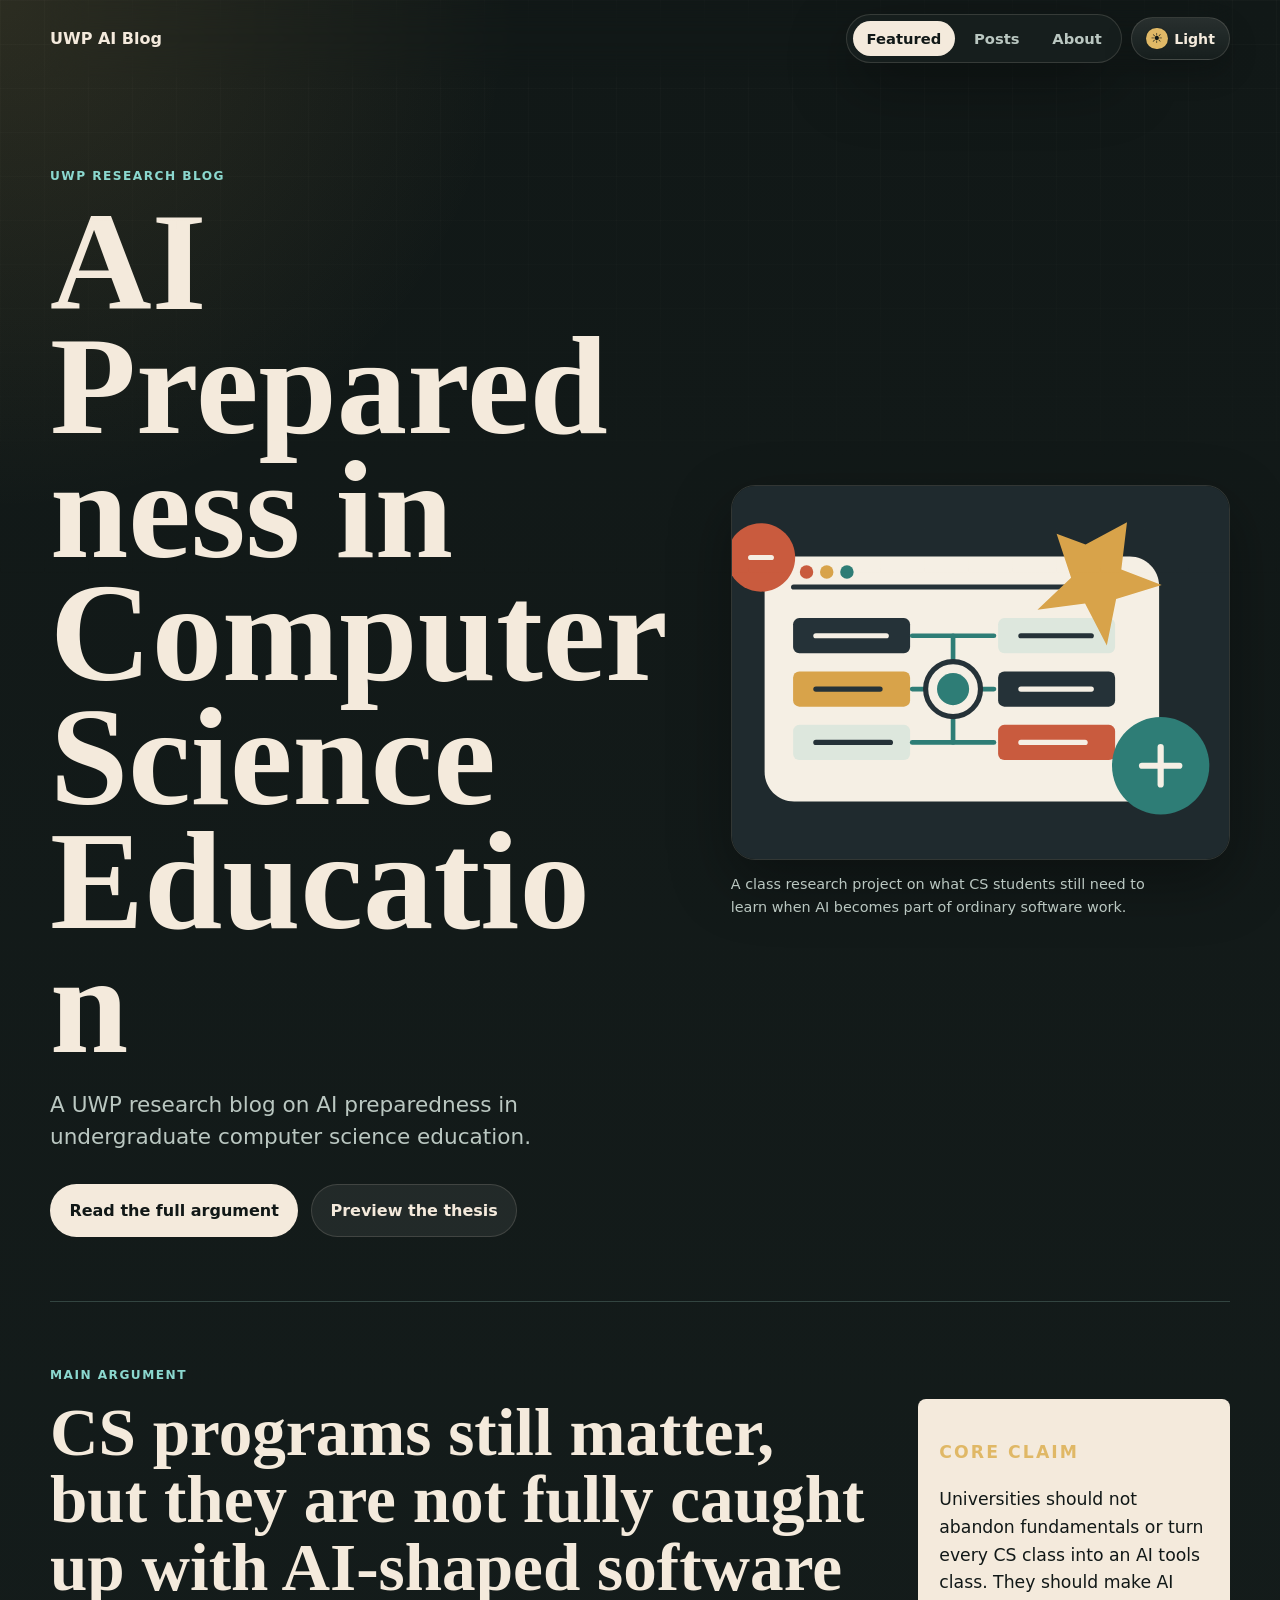
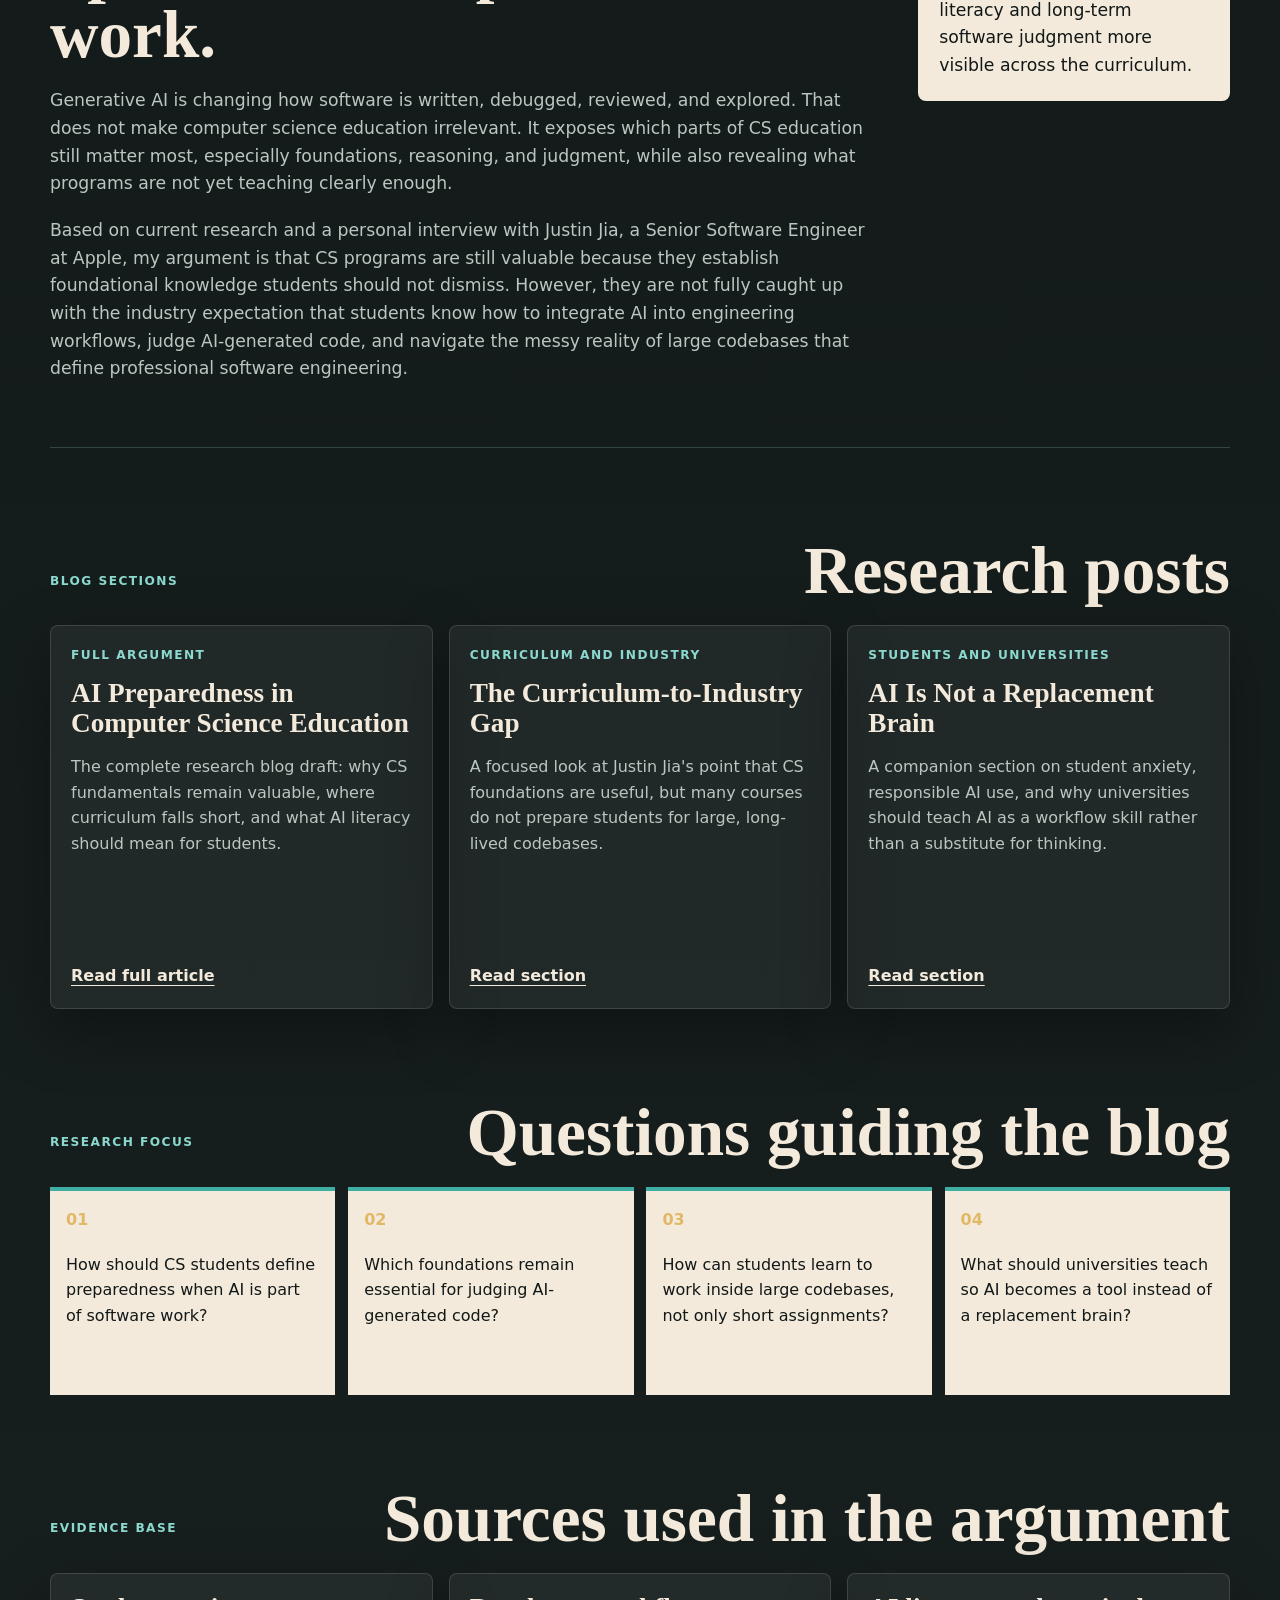
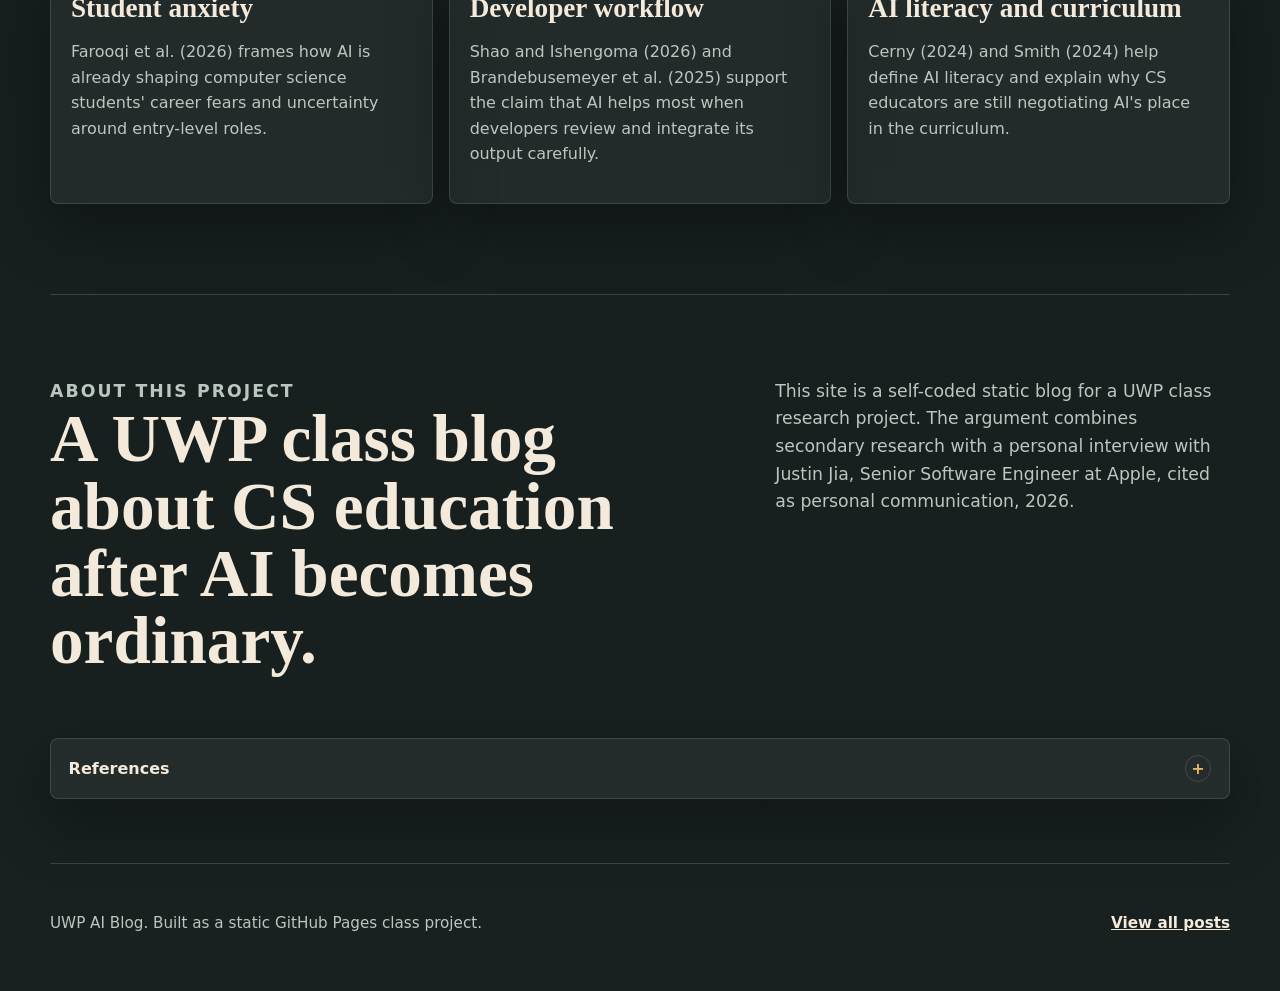
==== commit 7ccb72a6: "Replace placeholder content with UWP AI research blog draft" ====
--- a/index.html
+++ b/index.html
@@ -5,9 +5,9 @@
   <meta name="viewport" content="width=device-width, initial-scale=1.0" />
   <meta
     name="description"
-    content="A UWP research blog on AI preparedness in undergraduate computer science education."
+    content="A UWP class research blog on AI preparedness in undergraduate computer science education."
   />
-  <title>AI Preparedness in CS Education | UWP Research Blog</title>
+  <title>AI Preparedness in Computer Science Education | UWP Research Blog</title>
   <script>
     try {
       document.documentElement.dataset.theme = localStorage.getItem("uwp-ai-theme") || "dark";
@@ -26,13 +26,12 @@
     </a>
     <div class="header-actions">
       <nav class="site-nav" aria-label="Primary navigation">
-        <a href="./index.html">Home</a>
-        <a href="./posts/index.html">Posts</a>
-        <a href="./posts/ai-preparedness.html">Featured</a>
+        <a href="#featured">Featured</a>
+        <a href="#posts">Posts</a>
         <a href="#about">About</a>
       </nav>
       <button class="theme-toggle" type="button" aria-label="Switch to light mode">
-        <span class="theme-toggle-icon" aria-hidden="true"></span>
+        <span class="theme-toggle-icon" aria-hidden="true">☀</span>
         <span class="theme-toggle-text">Light</span>
       </button>
     </div>
@@ -46,44 +45,57 @@
     <section class="hero">
       <div class="hero-copy">
         <p class="eyebrow">UWP Research Blog</p>
-        <h1>AI Preparedness in CS Education</h1>
+        <h1>AI Preparedness in Computer Science Education</h1>
         <p class="subtitle">
           A UWP research blog on AI preparedness in undergraduate computer
           science education.
         </p>
         <div class="hero-actions" aria-label="Featured actions">
-          <a class="button primary" href="./posts/ai-preparedness.html">Read the argument</a>
-          <a class="button secondary" href="#questions">Explore questions</a>
+          <a class="button primary" href="./posts/ai-preparedness.html">Read the full argument</a>
+          <a class="button secondary" href="#featured">Preview the thesis</a>
         </div>
       </div>
       <figure class="hero-visual">
         <img
           src="./assets/ai-curriculum-map.svg"
-          alt="Abstract editorial diagram connecting code, ethics, courses, and AI practice."
+          alt="Abstract diagram connecting code, ethics, courses, and AI practice."
         />
-        <figcaption>AI literacy as a curriculum problem, not only a tool problem.</figcaption>
+        <figcaption>
+          A class research project on what CS students still need to learn when
+          AI becomes part of ordinary software work.
+        </figcaption>
       </figure>
     </section>
 
-    <section class="featured-argument" aria-labelledby="featured-title">
-      <div class="section-kicker">Featured argument</div>
+    <section id="featured" class="featured-argument" aria-labelledby="featured-title">
+      <div class="section-kicker">Main argument</div>
       <div class="feature-layout">
         <div>
-          <h2 id="featured-title">CS programs should teach AI preparedness instead of treating AI as a shortcut to police.</h2>
-          <p>
-            Undergraduate computer science students are already using AI systems
-            to explain errors, draft code, test ideas, and study unfamiliar
-            concepts. The central question is no longer whether these tools
-            should exist in learning spaces. The better question is how students
-            can learn to use them critically, ethically, and effectively.
+          <h2 id="featured-title">CS programs still matter, but they are not fully caught up with AI-shaped software work.</h2>
+          <p>
+            Generative AI is changing how software is written, debugged,
+            reviewed, and explored. That does not make computer science
+            education irrelevant. It exposes which parts of CS education still
+            matter most, especially foundations, reasoning, and judgment, while
+            also revealing what programs are not yet teaching clearly enough.
+          </p>
+          <p>
+            Based on current research and a personal interview with Justin Jia,
+            a Senior Software Engineer at Apple, my argument is that CS programs
+            are still valuable because they establish foundational knowledge
+            students should not dismiss. However, they are not fully caught up
+            with the industry expectation that students know how to integrate AI
+            into engineering workflows, judge AI-generated code, and navigate
+            the messy reality of large codebases that define professional
+            software engineering.
           </p>
         </div>
         <aside class="argument-note" aria-label="Core claim">
           <p class="note-label">Core claim</p>
           <p>
-            AI preparedness belongs in the curriculum because professional
-            judgment now includes knowing when automation helps, when it harms,
-            and how to verify the difference.
+            Universities should not abandon fundamentals or turn every CS class
+            into an AI tools class. They should make AI literacy and long-term
+            software judgment more visible across the curriculum.
           </p>
         </aside>
       </div>
@@ -91,81 +103,86 @@
 
     <section id="posts" class="content-section" aria-labelledby="posts-title">
       <div class="section-heading">
-        <p class="section-kicker">Latest drafts</p>
-        <h2 id="posts-title">Blog posts</h2>
+        <p class="section-kicker">Blog sections</p>
+        <h2 id="posts-title">Research posts</h2>
       </div>
 
       <div class="post-grid">
         <article class="post-card">
-          <p class="tag">Curriculum</p>
-          <h3><a href="./posts/ai-preparedness.html">Why AI Preparedness Belongs in CS Curriculum</a></h3>
-          <p>
-            A draft argument for teaching students how to evaluate, cite, and
-            responsibly use AI tools rather than simply banning them.
-          </p>
-          <a class="text-link" href="./posts/ai-preparedness.html">Read post</a>
+          <p class="tag">Full argument</p>
+          <h3><a href="./posts/ai-preparedness.html">AI Preparedness in Computer Science Education</a></h3>
+          <p>
+            The complete research blog draft: why CS fundamentals remain
+            valuable, where curriculum falls short, and what AI literacy should
+            mean for students.
+          </p>
+          <a class="text-link" href="./posts/ai-preparedness.html">Read full article</a>
         </article>
 
         <article class="post-card">
-          <p class="tag">Research question</p>
-          <h3><a href="./posts/curriculum-gap.html">The Curriculum Gap</a></h3>
-          <p>
-            A placeholder analysis of the mismatch between AI-shaped software
-            practice and courses that still assume unaided work as the default.
-          </p>
-          <a class="text-link" href="./posts/curriculum-gap.html">Read post</a>
+          <p class="tag">Curriculum and industry</p>
+          <h3><a href="./posts/curriculum-gap.html">The Curriculum-to-Industry Gap</a></h3>
+          <p>
+            A focused look at Justin Jia's point that CS foundations are useful,
+            but many courses do not prepare students for large, long-lived
+            codebases.
+          </p>
+          <a class="text-link" href="./posts/curriculum-gap.html">Read section</a>
         </article>
 
         <article class="post-card">
-          <p class="tag">Student practice</p>
-          <h3><a href="./posts/student-response.html">What Students Can Do Now</a></h3>
-          <p>
-            A practical draft for students who want to build healthier habits
-            around prompts, verification, attribution, and learning retention.
-          </p>
-          <a class="text-link" href="./posts/student-response.html">Read post</a>
-        </article>
-      </div>
-    </section>
-
-    <section id="questions" class="content-section questions" aria-labelledby="questions-title">
+          <p class="tag">Students and universities</p>
+          <h3><a href="./posts/student-response.html">AI Is Not a Replacement Brain</a></h3>
+          <p>
+            A companion section on student anxiety, responsible AI use, and why
+            universities should teach AI as a workflow skill rather than a
+            substitute for thinking.
+          </p>
+          <a class="text-link" href="./posts/student-response.html">Read section</a>
+        </article>
+      </div>
+    </section>
+
+    <section class="content-section questions" aria-labelledby="questions-title">
       <div class="section-heading">
-        <p class="section-kicker">Inquiry path</p>
-        <h2 id="questions-title">Key questions</h2>
+        <p class="section-kicker">Research focus</p>
+        <h2 id="questions-title">Questions guiding the blog</h2>
       </div>
       <ol class="question-list">
-        <li>What does it mean to be prepared for AI-assisted software work?</li>
-        <li>Which CS learning outcomes change when students can consult AI tools?</li>
-        <li>How can instructors distinguish productive support from academic substitution?</li>
-        <li>What ethical responsibilities should students practice before entering industry?</li>
+        <li>How should CS students define preparedness when AI is part of software work?</li>
+        <li>Which foundations remain essential for judging AI-generated code?</li>
+        <li>How can students learn to work inside large codebases, not only short assignments?</li>
+        <li>What should universities teach so AI becomes a tool instead of a replacement brain?</li>
       </ol>
     </section>
 
     <section class="content-section reading-list" aria-labelledby="sources-title">
       <div class="section-heading">
-        <p class="section-kicker">Reading list preview</p>
-        <h2 id="sources-title">Sources to develop</h2>
+        <p class="section-kicker">Evidence base</p>
+        <h2 id="sources-title">Sources used in the argument</h2>
       </div>
       <div class="source-grid">
         <article>
-          <h3>AI literacy frameworks</h3>
-          <p>
-            Draft placeholder: scholarship on AI literacy, critical digital
-            pedagogy, and responsible computing education.
+          <h3>Student anxiety</h3>
+          <p>
+            Farooqi et al. (2026) frames how AI is already shaping computer
+            science students' career fears and uncertainty around entry-level
+            roles.
           </p>
         </article>
         <article>
-          <h3>Academic integrity guidance</h3>
-          <p>
-            Draft placeholder: university policies and instructor statements on
-            acceptable AI use, documentation, and citation.
+          <h3>Developer workflow</h3>
+          <p>
+            Shao and Ishengoma (2026) and Brandebusemeyer et al. (2025) support
+            the claim that AI helps most when developers review and integrate
+            its output carefully.
           </p>
         </article>
         <article>
-          <h3>Software engineering practice</h3>
-          <p>
-            Draft placeholder: industry writing on code assistants, review
-            workflows, security risks, and human oversight.
+          <h3>AI literacy and curriculum</h3>
+          <p>
+            Cerny (2024) and Smith (2024) help define AI literacy and explain
+            why CS educators are still negotiating AI's place in the curriculum.
           </p>
         </article>
       </div>
@@ -174,14 +191,27 @@
     <section id="about" class="about-section" aria-labelledby="about-title">
       <div>
         <p class="section-kicker">About this project</p>
-        <h2 id="about-title">A class blog about learning after the tool has already arrived.</h2>
+        <h2 id="about-title">A UWP class blog about CS education after AI becomes ordinary.</h2>
       </div>
       <p>
-        This site is a self-coded static blog for a UWP class project. The
-        longer articles are clearly marked as drafts so they can be revised
-        with course sources, peer feedback, and more specific examples from
-        undergraduate computer science education.
+        This site is a self-coded static blog for a UWP class research project.
+        The argument combines secondary research with a personal interview with
+        Justin Jia, Senior Software Engineer at Apple, cited as personal
+        communication, 2026.
       </p>
+    </section>
+
+    <section class="bibliography-wrap" aria-labelledby="home-bibliography-title">
+      <details class="bibliography">
+        <summary id="home-bibliography-title">References</summary>
+        <ol>
+          <li>Brandebusemeyer, C., Schimmer, T., & Arnrich, B. (2025). Developers’ experience with generative AI – First insights from an empirical mixed-methods field study. <a target="_blank" rel="noopener noreferrer" href="https://doi.org/10.48550/arxiv.2512.19926">https://doi.org/10.48550/arxiv.2512.19926</a></li>
+          <li>Cerny, M. (2024). University students’ conceptualisation of AI literacy: Theory and empirical evidence. Social Sciences, 13(3), Article 129. <a target="_blank" rel="noopener noreferrer" href="https://doi.org/10.3390/socsci13030129">https://doi.org/10.3390/socsci13030129</a></li>
+          <li>Farooqi, D., Pu, G., Paudel, S., Sultana, S., & Ahmed, S. I. (2026). Job anxiety in post-secondary computer science students caused by artificial intelligence. Proceedings of the 2026 ACM Conference on Fairness, Accountability, and Transparency (FAccT ’26). <a target="_blank" rel="noopener noreferrer" href="https://doi.org/10.48550/arxiv.2601.10468">https://doi.org/10.48550/arxiv.2601.10468</a></li>
+          <li>Shao, D., & Ishengoma, F. (2026). Empirical analysis of generative AI tool adoption in software development. Information and Software Technology, 192, Article 108036. <a target="_blank" rel="noopener noreferrer" href="https://doi.org/10.1016/j.infsof.2026.108036">https://doi.org/10.1016/j.infsof.2026.108036</a></li>
+          <li>Smith, J. M. (2024). AI in computer science education: Tool, subdomain, and wildcard. 47th MIPRO ICT and Electronics Convention (MIPRO), 1267–1271. <a target="_blank" rel="noopener noreferrer" href="https://doi.org/10.1109/MIPRO60963.2024.10569335">https://doi.org/10.1109/MIPRO60963.2024.10569335</a></li>
+        </ol>
+      </details>
     </section>
   </main>
 
--- a/styles/main.css
+++ b/styles/main.css
@@ -150,6 +150,7 @@
   display: flex;
   align-items: center;
   gap: 0.55rem;
+  min-width: 0;
 }
 
 .site-nav {
@@ -185,36 +186,53 @@
 .theme-toggle {
   display: inline-flex;
   align-items: center;
-  gap: 0.45rem;
-  min-height: 2.9rem;
-  padding: 0.35rem 0.8rem;
+  justify-content: center;
+  gap: 0.42rem;
+  min-width: 6.2rem;
+  min-height: 2.65rem;
+  padding: 0.35rem 0.82rem;
   border: 1px solid var(--border-subtle);
   border-radius: 999px;
-  background: var(--button-secondary-bg);
+  background:
+    linear-gradient(180deg, rgba(255, 255, 255, 0.08), transparent),
+    var(--nav-bg);
   color: var(--ink);
-  box-shadow: var(--shadow);
+  box-shadow: 0 12px 30px rgba(0, 0, 0, 0.18);
   cursor: pointer;
   font: inherit;
   font-size: 0.88rem;
   font-weight: 800;
-  transition: background 160ms ease, border-color 160ms ease, color 160ms ease;
+  line-height: 1;
+  white-space: nowrap;
+  transition:
+    background 160ms ease,
+    border-color 160ms ease,
+    color 160ms ease,
+    transform 160ms ease;
 }
 
 .theme-toggle:hover {
   border-color: var(--gold);
+  transform: translateY(-1px);
 }
 
 .theme-toggle-icon {
-  position: relative;
-  width: 1rem;
-  height: 1rem;
-  border-radius: 50%;
+  display: inline-grid;
+  place-items: center;
+  width: 1.35rem;
+  height: 1.35rem;
+  border-radius: 999px;
   background: var(--gold);
-  box-shadow: inset -0.32rem -0.22rem 0 var(--paper);
+  color: #111817;
+  font-size: 0.86rem;
+  line-height: 1;
+  box-shadow: 0 0 0 1px rgba(17, 24, 23, 0.18);
 }
 
 [data-theme="light"] .theme-toggle-icon {
-  box-shadow: 0 0 0 0.22rem rgba(216, 163, 74, 0.24);
+  background: var(--ink);
+  color: var(--paper);
+  box-shadow: 0 0 0 1px rgba(31, 42, 46, 0.18);
 }
 
 .reading-progress {
@@ -510,6 +528,74 @@
   border-top: 1px solid var(--line);
 }
 
+.bibliography-wrap {
+  width: min(var(--max-width), calc(100% - 2rem));
+  margin: 0 auto;
+  padding: 0 0 clamp(2rem, 5vw, 4rem);
+}
+
+.bibliography {
+  border: 1px solid var(--border-subtle);
+  border-radius: 0.5rem;
+  background: var(--card-bg);
+  box-shadow: var(--shadow);
+  color: var(--ink-muted);
+}
+
+.bibliography summary {
+  display: flex;
+  align-items: center;
+  justify-content: space-between;
+  gap: 1rem;
+  padding: 1rem 1.1rem;
+  color: var(--ink);
+  cursor: pointer;
+  font-weight: 900;
+  list-style: none;
+}
+
+.bibliography summary::-webkit-details-marker {
+  display: none;
+}
+
+.bibliography summary::after {
+  content: "+";
+  display: inline-grid;
+  place-items: center;
+  width: 1.55rem;
+  height: 1.55rem;
+  border: 1px solid var(--border-subtle);
+  border-radius: 50%;
+  color: var(--gold);
+  font-size: 1rem;
+  line-height: 1;
+}
+
+.bibliography[open] summary::after {
+  content: "-";
+}
+
+.bibliography ol {
+  display: grid;
+  gap: 0.85rem;
+  margin: 0;
+  padding: 0 1.1rem 1.1rem 2.45rem;
+}
+
+.bibliography li {
+  padding-left: 0.25rem;
+}
+
+.bibliography a {
+  color: var(--green-dark);
+  font-weight: 800;
+  overflow-wrap: anywhere;
+}
+
+.article-bibliography {
+  margin-top: 2.5rem;
+}
+
 .site-footer {
   display: flex;
   align-items: center;
@@ -625,19 +711,19 @@
   }
 
   .header-actions {
-    align-items: stretch;
-    flex-direction: column;
+    align-items: center;
     width: 100%;
   }
 
   .site-nav {
-    width: 100%;
+    flex: 1;
+    min-width: 0;
     overflow-x: auto;
     border-radius: 0.5rem;
   }
 
   .theme-toggle {
-    width: fit-content;
+    flex: 0 0 auto;
   }
 
   .site-nav a {
@@ -719,6 +805,24 @@
 
   .section-heading {
     display: block;
+  }
+
+  .header-actions {
+    gap: 0.4rem;
+  }
+
+  .site-nav {
+    gap: 0.2rem;
+    padding: 0.28rem;
+  }
+
+  .site-nav a {
+    padding-inline: 0.62rem;
+  }
+
+  .theme-toggle {
+    min-width: 5.55rem;
+    padding-inline: 0.58rem;
   }
 
   .post-grid,
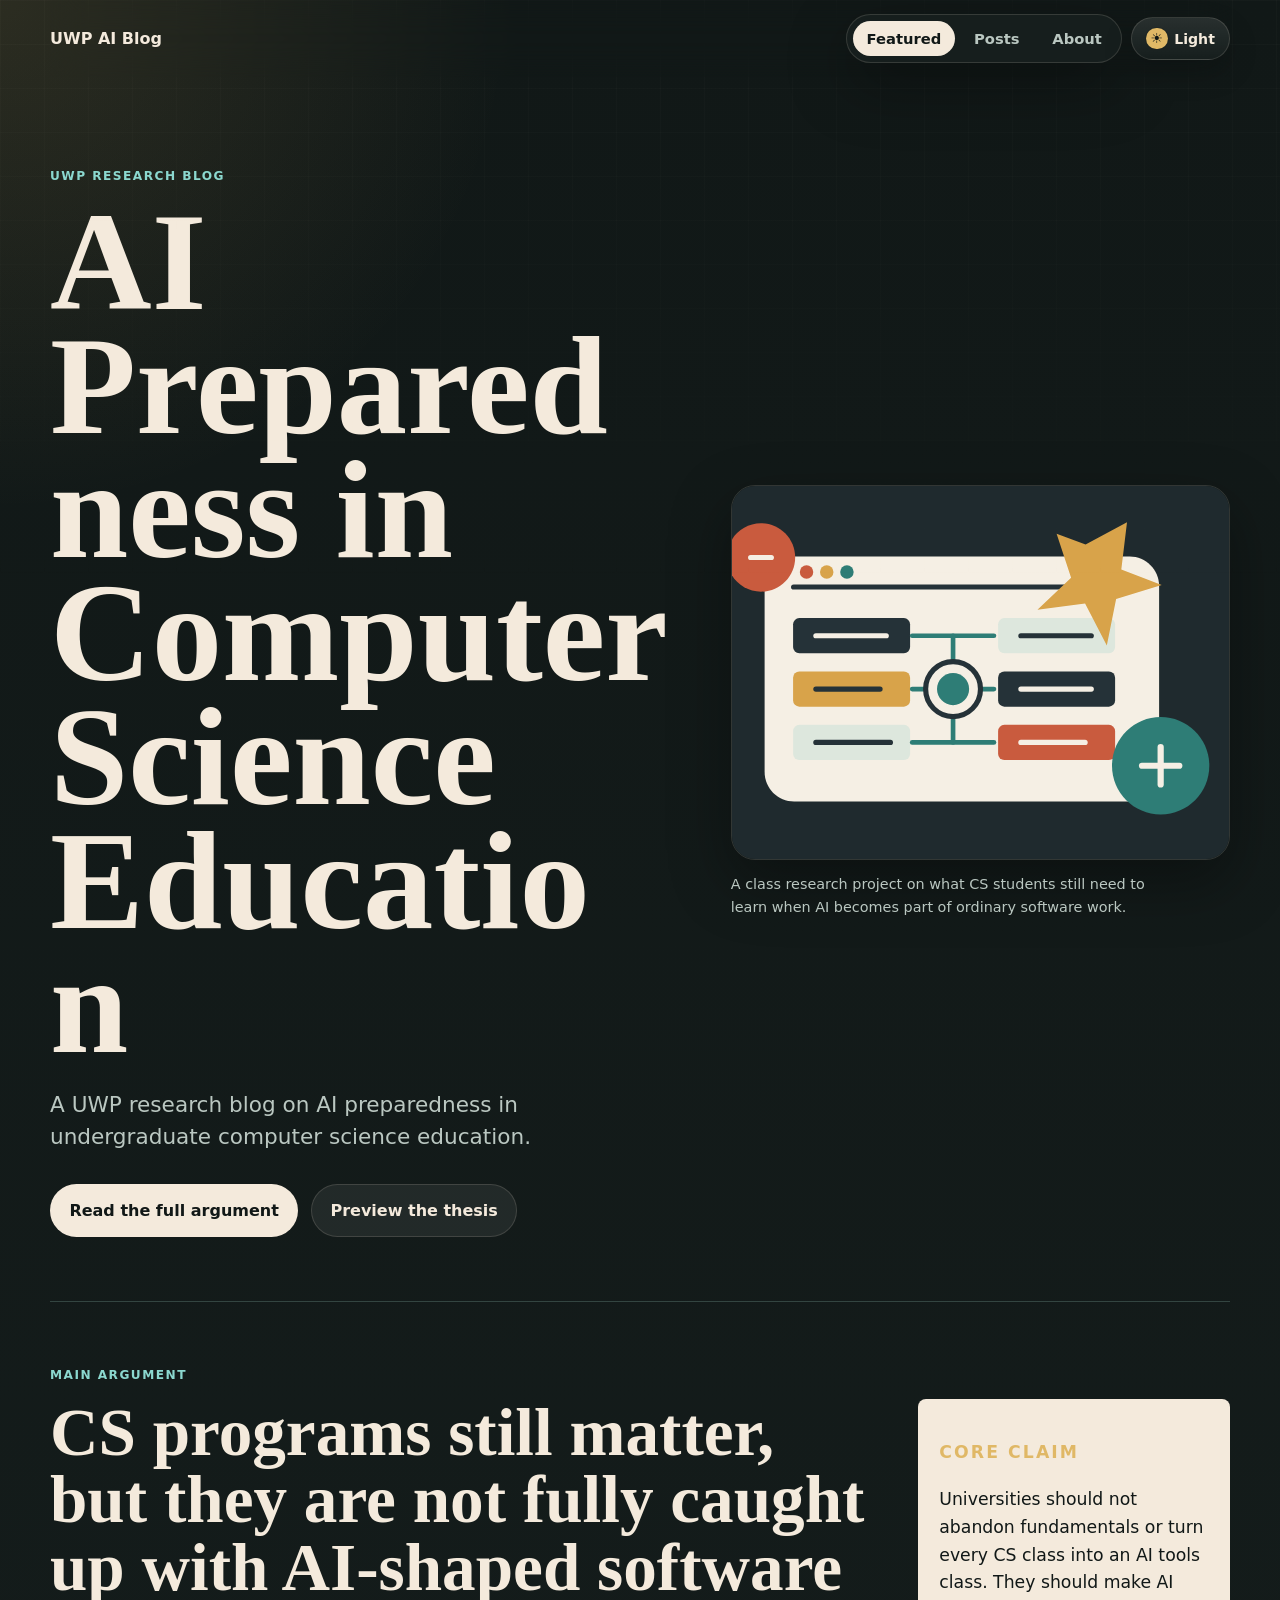
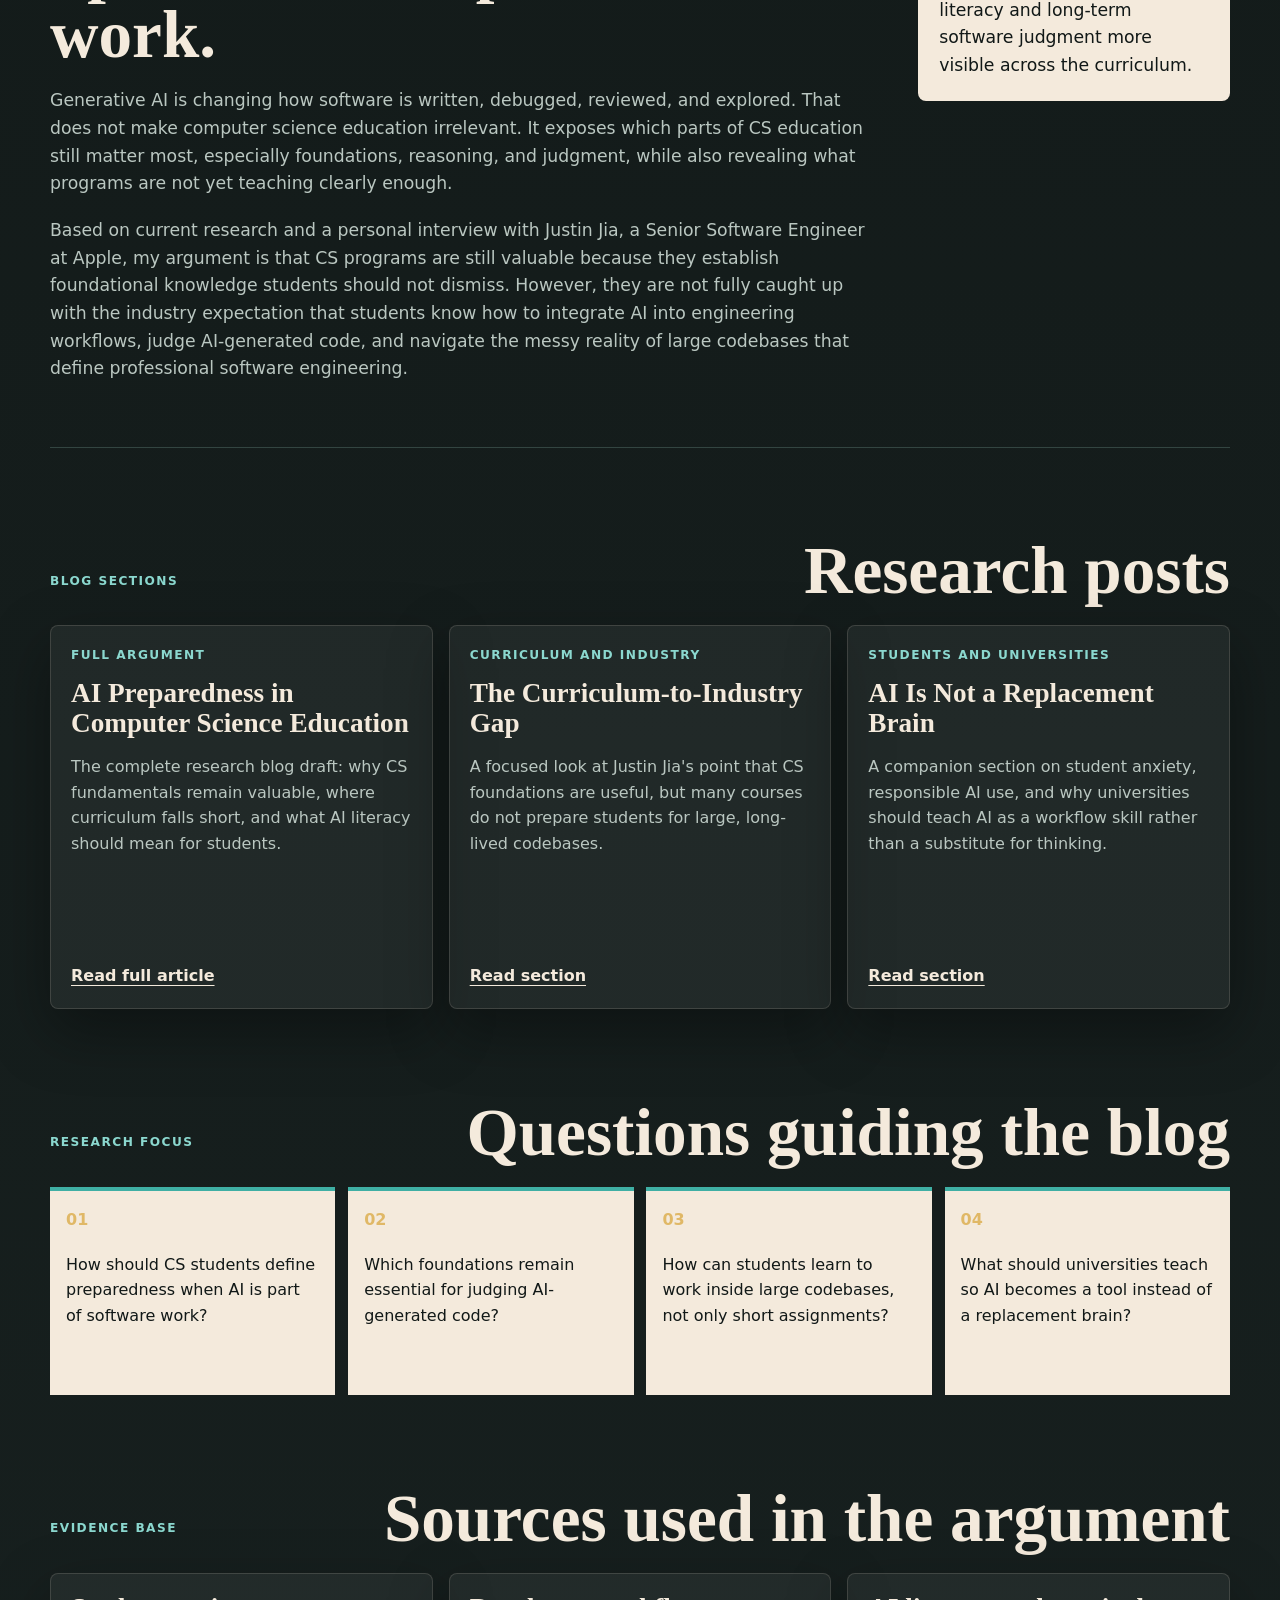
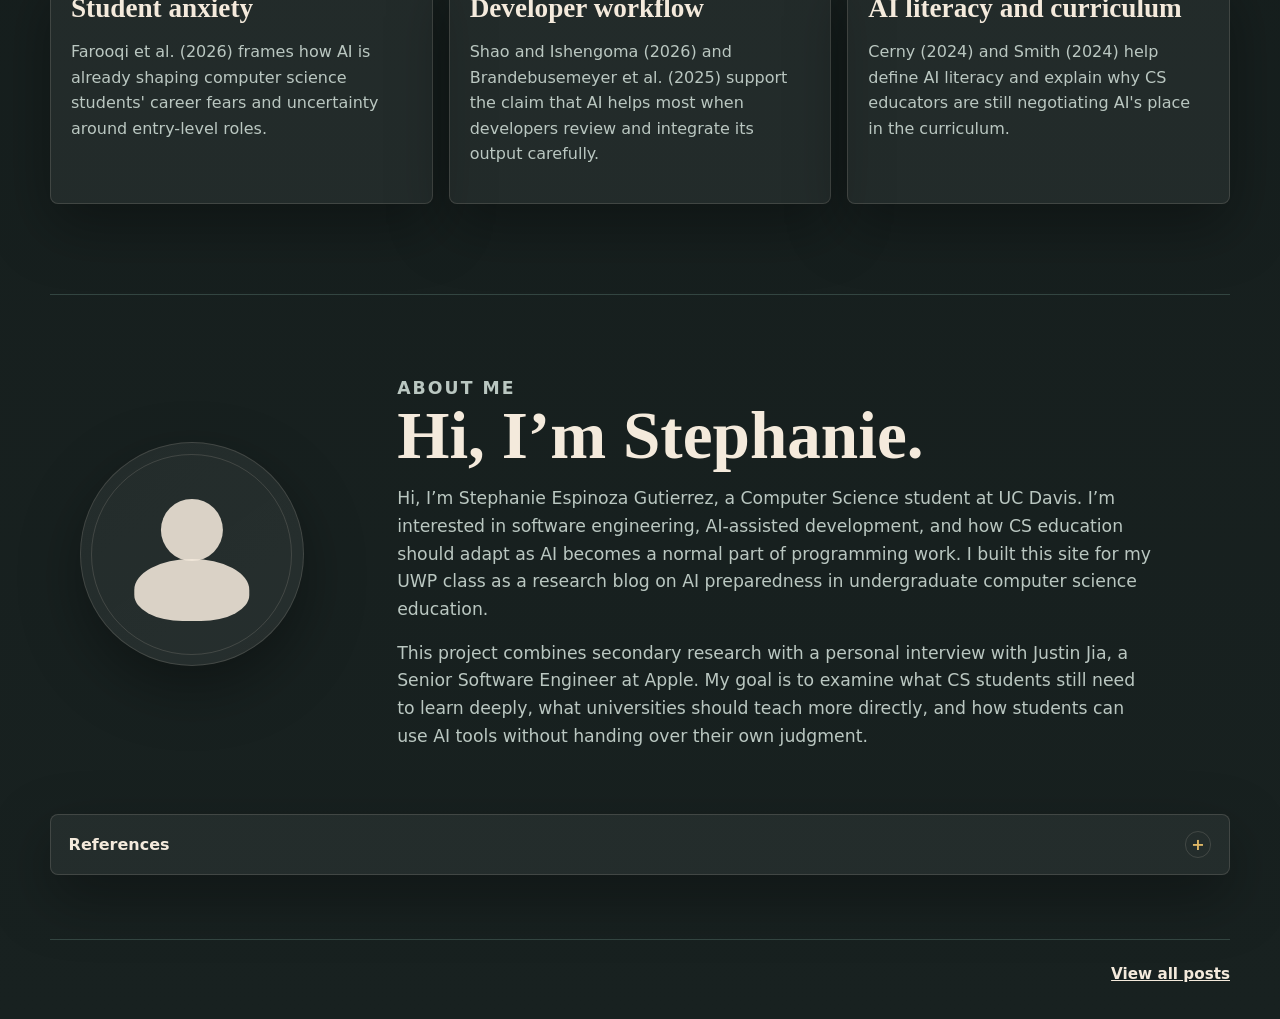
==== commit 50c40d21: "Update about section with author bio" ====
--- a/index.html
+++ b/index.html
@@ -189,16 +189,31 @@
     </section>
 
     <section id="about" class="about-section" aria-labelledby="about-title">
-      <div>
-        <p class="section-kicker">About this project</p>
-        <h2 id="about-title">A UWP class blog about CS education after AI becomes ordinary.</h2>
-      </div>
-      <p>
-        This site is a self-coded static blog for a UWP class research project.
-        The argument combines secondary research with a personal interview with
-        Justin Jia, Senior Software Engineer at Apple, cited as personal
-        communication, 2026.
-      </p>
+      <div class="about-media">
+        <!-- Replace this placeholder with Stephanie's avatar later. -->
+        <div class="avatar-placeholder" aria-hidden="true">
+          <span></span>
+        </div>
+      </div>
+      <div class="about-copy">
+        <p class="section-kicker">About me</p>
+        <h2 id="about-title">Hi, I’m Stephanie.</h2>
+        <p>
+          Hi, I’m Stephanie Espinoza Gutierrez, a Computer Science student at
+          UC Davis. I’m interested in software engineering, AI-assisted
+          development, and how CS education should adapt as AI becomes a normal
+          part of programming work. I built this site for my UWP class as a
+          research blog on AI preparedness in undergraduate computer science
+          education.
+        </p>
+        <p>
+          This project combines secondary research with a personal interview
+          with Justin Jia, a Senior Software Engineer at Apple. My goal is to
+          examine what CS students still need to learn deeply, what universities
+          should teach more directly, and how students can use AI tools without
+          handing over their own judgment.
+        </p>
+      </div>
     </section>
 
     <section class="bibliography-wrap" aria-labelledby="home-bibliography-title">
@@ -216,7 +231,6 @@
   </main>
 
   <footer class="site-footer">
-    <p>UWP AI Blog. Built as a static GitHub Pages class project.</p>
     <a href="./posts/index.html">View all posts</a>
   </footer>
 
--- a/styles/main.css
+++ b/styles/main.css
@@ -520,12 +520,72 @@
 
 .about-section {
   display: grid;
-  grid-template-columns: minmax(0, 0.8fr) minmax(280px, 0.55fr);
-  gap: clamp(1.5rem, 5vw, 4rem);
-  align-items: start;
+  grid-template-columns: minmax(180px, 0.34fr) minmax(0, 1fr);
+  gap: clamp(1.5rem, 5vw, 4.5rem);
+  align-items: center;
   margin-top: clamp(3rem, 7vw, 6rem);
   padding: clamp(2rem, 5vw, 4rem) 0;
   border-top: 1px solid var(--line);
+}
+
+.about-media {
+  display: flex;
+  justify-content: center;
+}
+
+.avatar-placeholder {
+  position: relative;
+  display: grid;
+  place-items: center;
+  width: clamp(9rem, 20vw, 14rem);
+  aspect-ratio: 1;
+  border: 1px solid var(--border-subtle);
+  border-radius: 50%;
+  background:
+    radial-gradient(circle at 32% 24%, rgba(224, 184, 102, 0.42), transparent 0 24%, transparent 25%),
+    radial-gradient(circle at 70% 78%, rgba(63, 175, 164, 0.26), transparent 0 30%, transparent 31%),
+    linear-gradient(145deg, var(--card-bg), var(--button-secondary-bg));
+  box-shadow: var(--shadow);
+  overflow: hidden;
+}
+
+.avatar-placeholder::before,
+.avatar-placeholder::after {
+  content: "";
+  position: absolute;
+  left: 50%;
+  transform: translateX(-50%);
+  border-radius: 999px;
+  background: var(--inverse-bg);
+  opacity: 0.88;
+}
+
+.avatar-placeholder::before {
+  top: 25%;
+  width: 28%;
+  aspect-ratio: 1;
+}
+
+.avatar-placeholder::after {
+  bottom: 20%;
+  width: 52%;
+  height: 28%;
+  border-radius: 50% 50% 42% 42%;
+}
+
+.avatar-placeholder span {
+  position: absolute;
+  inset: 0.65rem;
+  border: 1px solid var(--border-subtle);
+  border-radius: 50%;
+}
+
+.about-copy {
+  max-width: 760px;
+}
+
+.about-copy p {
+  margin: 1rem 0 0;
 }
 
 .bibliography-wrap {
@@ -599,11 +659,11 @@
 .site-footer {
   display: flex;
   align-items: center;
-  justify-content: space-between;
+  justify-content: flex-end;
   gap: 1rem;
   width: min(var(--max-width), calc(100% - 2rem));
   margin: 0 auto;
-  padding: 2rem 0 2.5rem;
+  padding: 1.4rem 0 2rem;
   border-top: 1px solid var(--line);
   color: var(--ink-muted);
   font-size: 0.95rem;
@@ -736,6 +796,10 @@
     grid-template-columns: 1fr;
   }
 
+  .about-media {
+    justify-content: flex-start;
+  }
+
   .hero {
     min-height: auto;
   }
@@ -791,6 +855,14 @@
 
   .article h2 {
     font-size: 2rem;
+  }
+
+  .about-media {
+    justify-content: center;
+  }
+
+  .about-copy {
+    text-align: left;
   }
 
   .hero-actions,
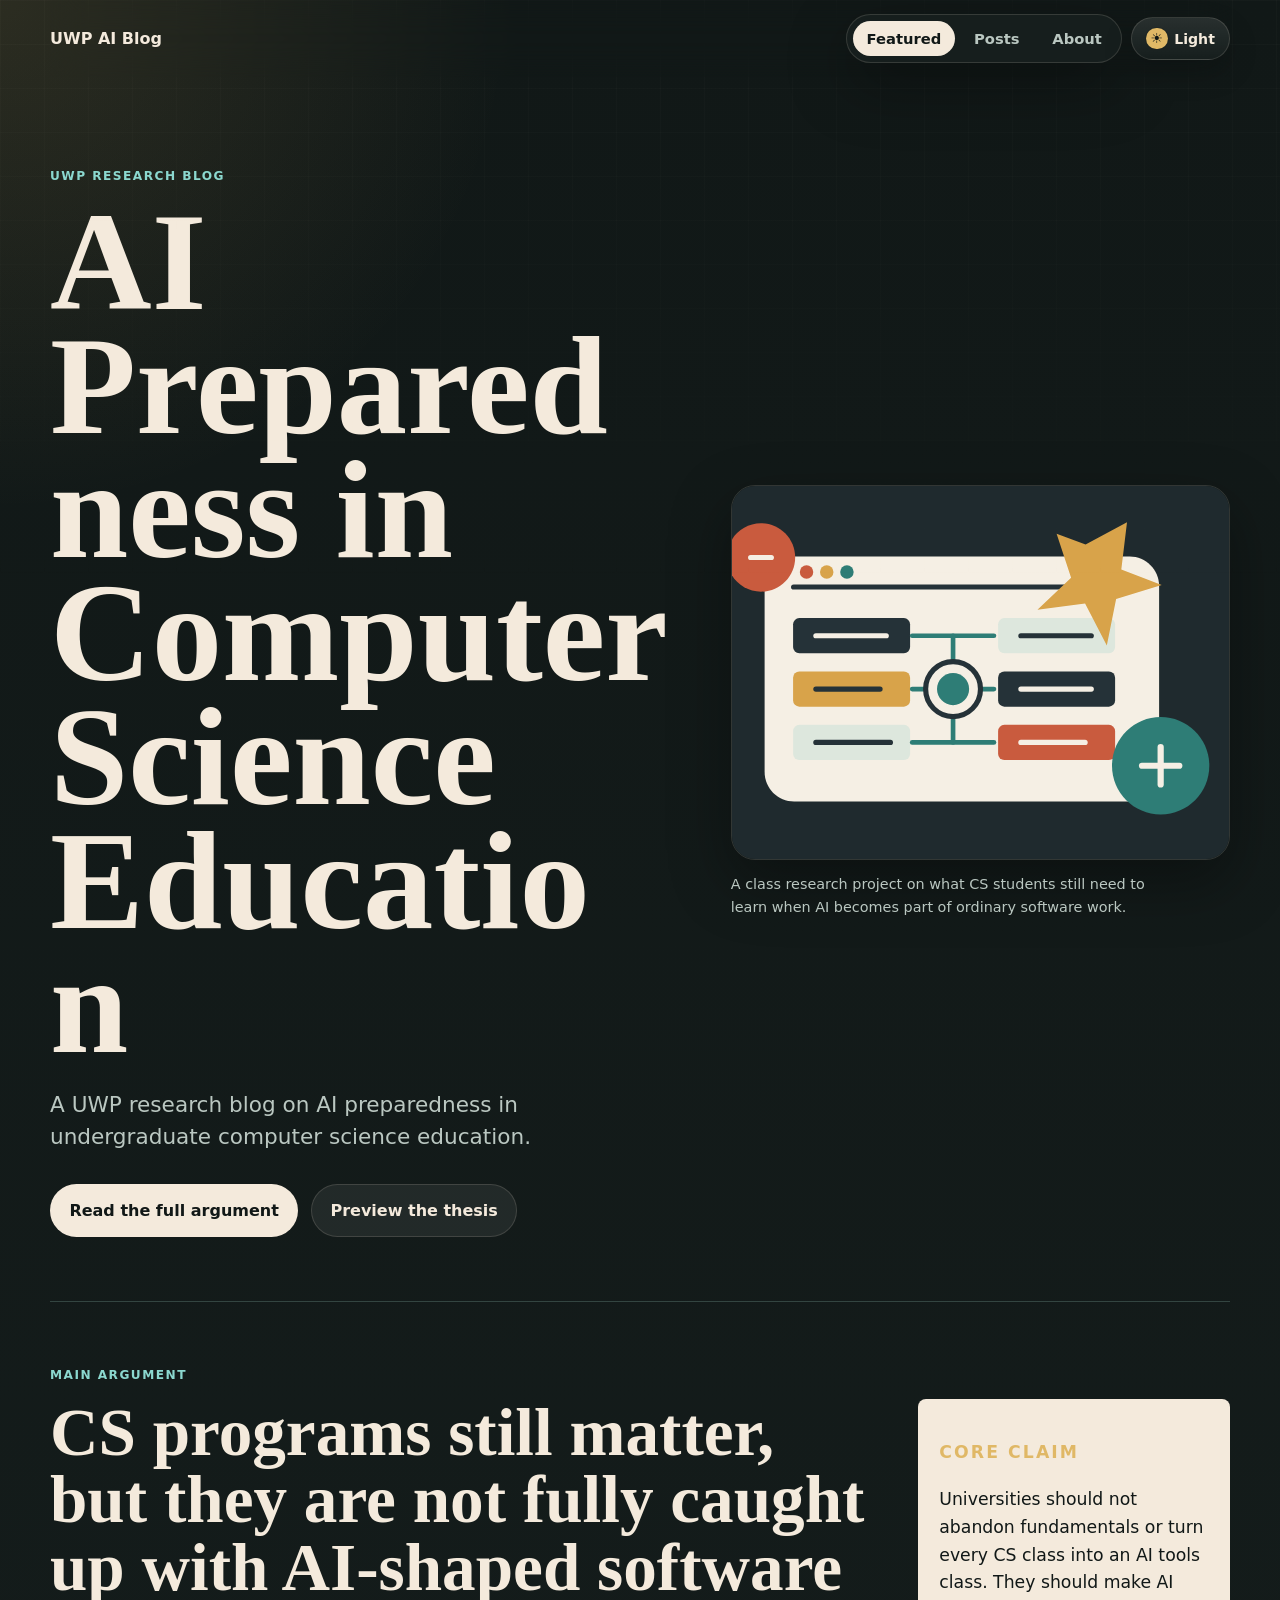
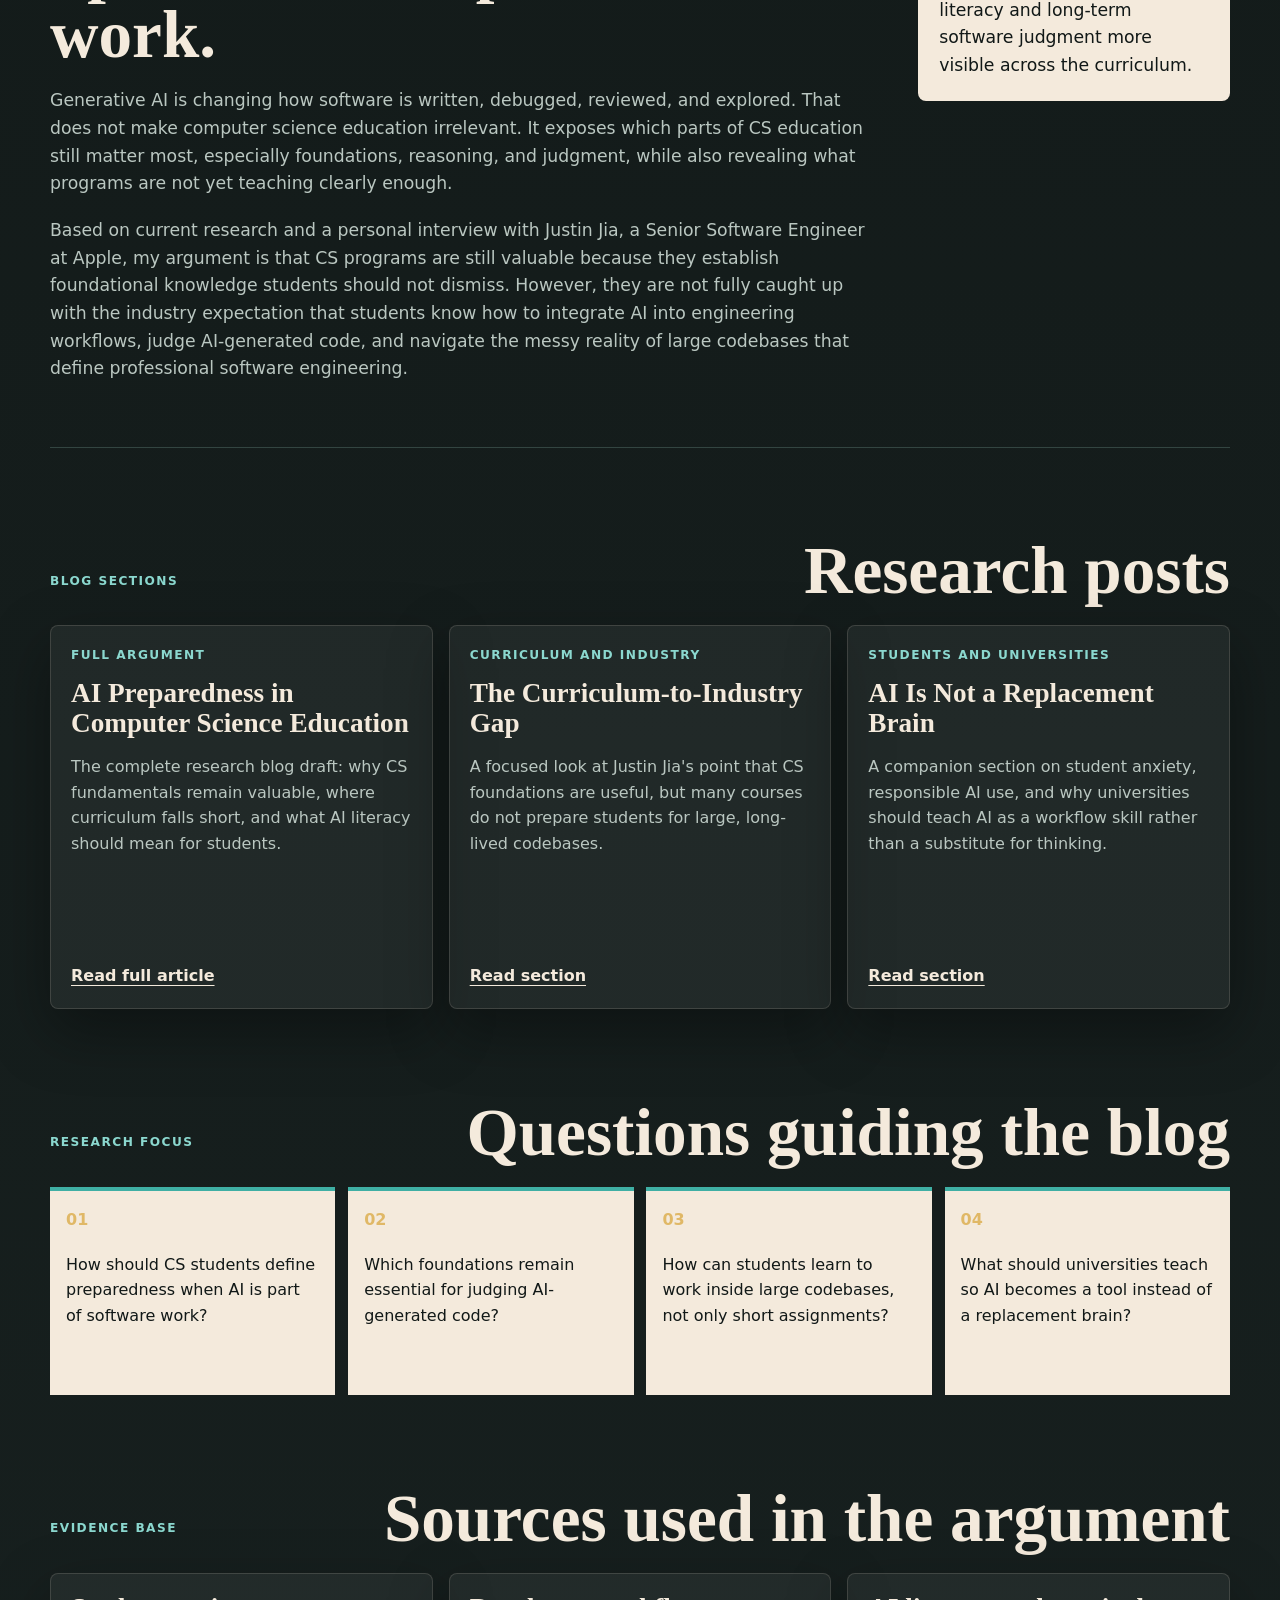
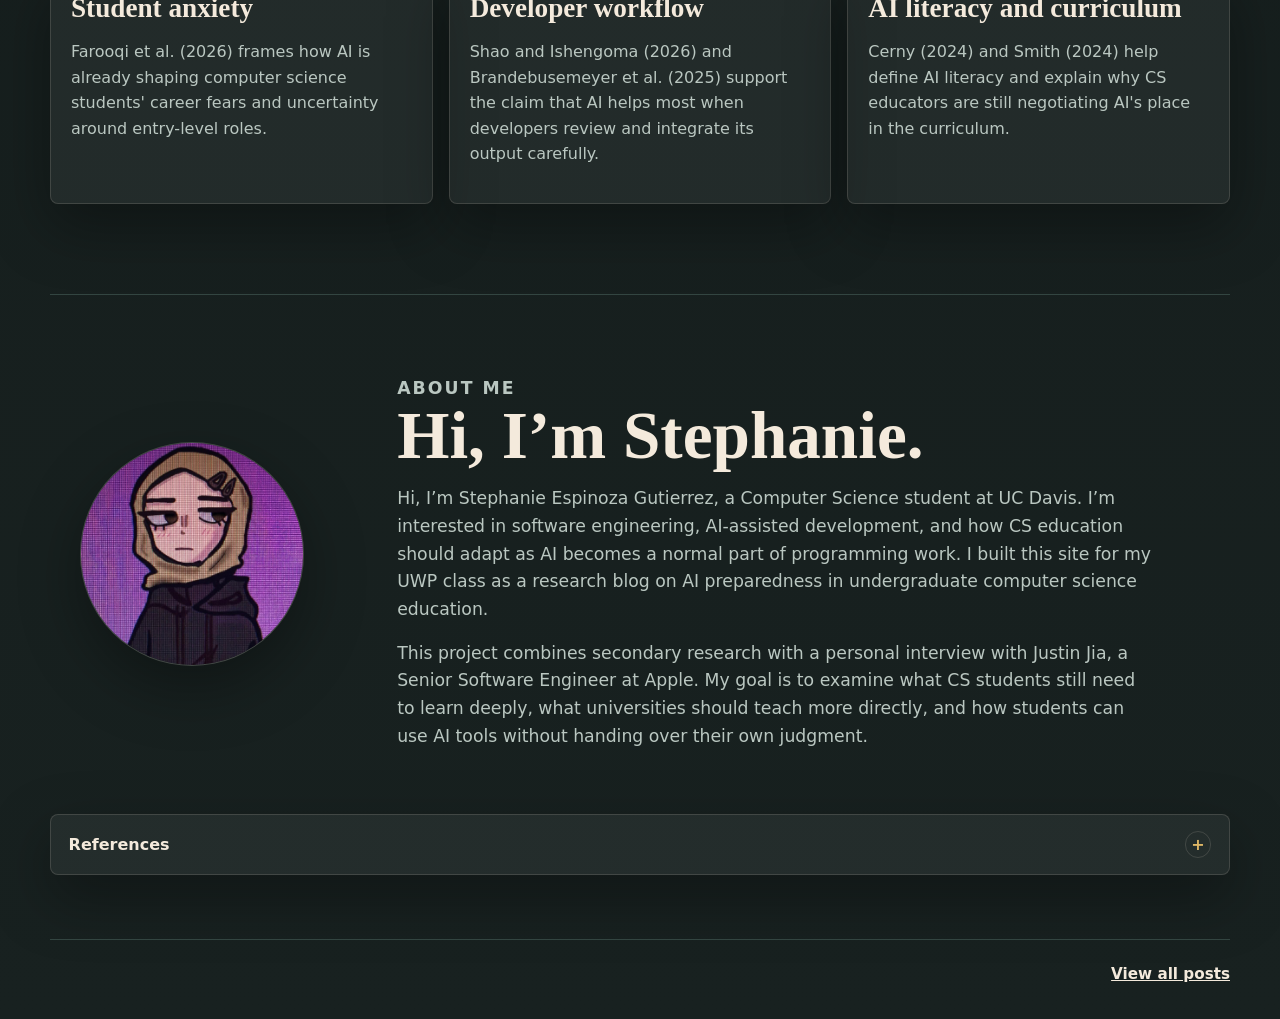
==== commit 2dd244f2: "Update about section with author bio" ====
--- a/index.html
+++ b/index.html
@@ -190,10 +190,11 @@
 
     <section id="about" class="about-section" aria-labelledby="about-title">
       <div class="about-media">
-        <!-- Replace this placeholder with Stephanie's avatar later. -->
-        <div class="avatar-placeholder" aria-hidden="true">
-          <span></span>
-        </div>
+        <img
+          class="profile-photo"
+          src="./assets/stephanie-profile.jpg"
+          alt="Profile photo of Stephanie Espinoza Gutierrez."
+        />
       </div>
       <div class="about-copy">
         <p class="section-kicker">About me</p>
--- a/styles/main.css
+++ b/styles/main.css
@@ -533,51 +533,16 @@
   justify-content: center;
 }
 
-.avatar-placeholder {
-  position: relative;
-  display: grid;
-  place-items: center;
+.profile-photo {
+  display: block;
   width: clamp(9rem, 20vw, 14rem);
   aspect-ratio: 1;
   border: 1px solid var(--border-subtle);
   border-radius: 50%;
-  background:
-    radial-gradient(circle at 32% 24%, rgba(224, 184, 102, 0.42), transparent 0 24%, transparent 25%),
-    radial-gradient(circle at 70% 78%, rgba(63, 175, 164, 0.26), transparent 0 30%, transparent 31%),
-    linear-gradient(145deg, var(--card-bg), var(--button-secondary-bg));
+  object-fit: cover;
+  object-position: center;
   box-shadow: var(--shadow);
-  overflow: hidden;
-}
-
-.avatar-placeholder::before,
-.avatar-placeholder::after {
-  content: "";
-  position: absolute;
-  left: 50%;
-  transform: translateX(-50%);
-  border-radius: 999px;
-  background: var(--inverse-bg);
-  opacity: 0.88;
-}
-
-.avatar-placeholder::before {
-  top: 25%;
-  width: 28%;
-  aspect-ratio: 1;
-}
-
-.avatar-placeholder::after {
-  bottom: 20%;
-  width: 52%;
-  height: 28%;
-  border-radius: 50% 50% 42% 42%;
-}
-
-.avatar-placeholder span {
-  position: absolute;
-  inset: 0.65rem;
-  border: 1px solid var(--border-subtle);
-  border-radius: 50%;
+  background: var(--card-bg);
 }
 
 .about-copy {
@@ -732,6 +697,29 @@
   font-size: 1.08rem;
 }
 
+.article-visual {
+  margin: 2.4rem 0;
+}
+
+.article-visual-wide {
+  width: min(100%, 900px);
+}
+
+.article-visual img {
+  width: 100%;
+  border: 1px solid var(--border-subtle);
+  border-radius: 0.65rem;
+  background: var(--card-bg);
+  box-shadow: var(--shadow);
+}
+
+.article-visual figcaption {
+  margin-top: 0.75rem;
+  color: var(--ink-muted);
+  font-size: 0.95rem;
+  line-height: 1.5;
+}
+
 .article h2 {
   margin: 2.4rem 0 0.8rem;
   font-family: Georgia, "Times New Roman", serif;
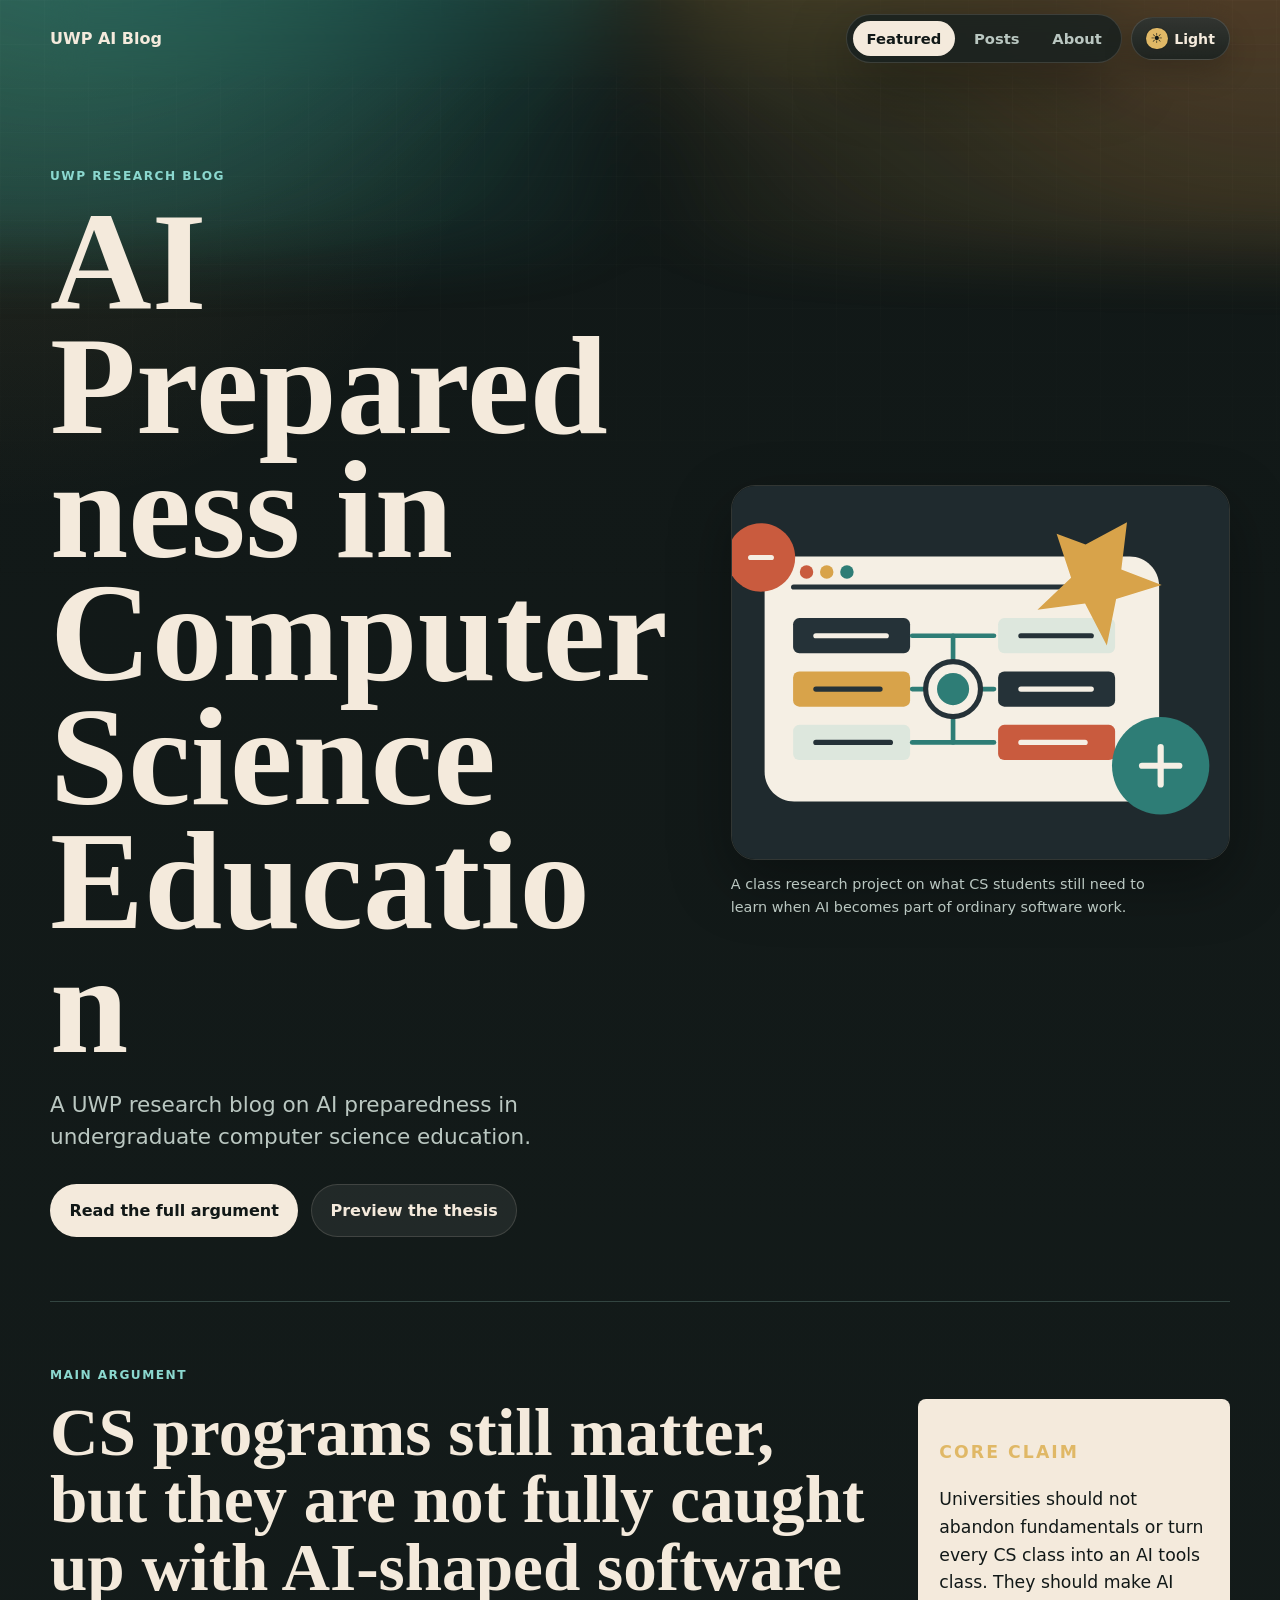
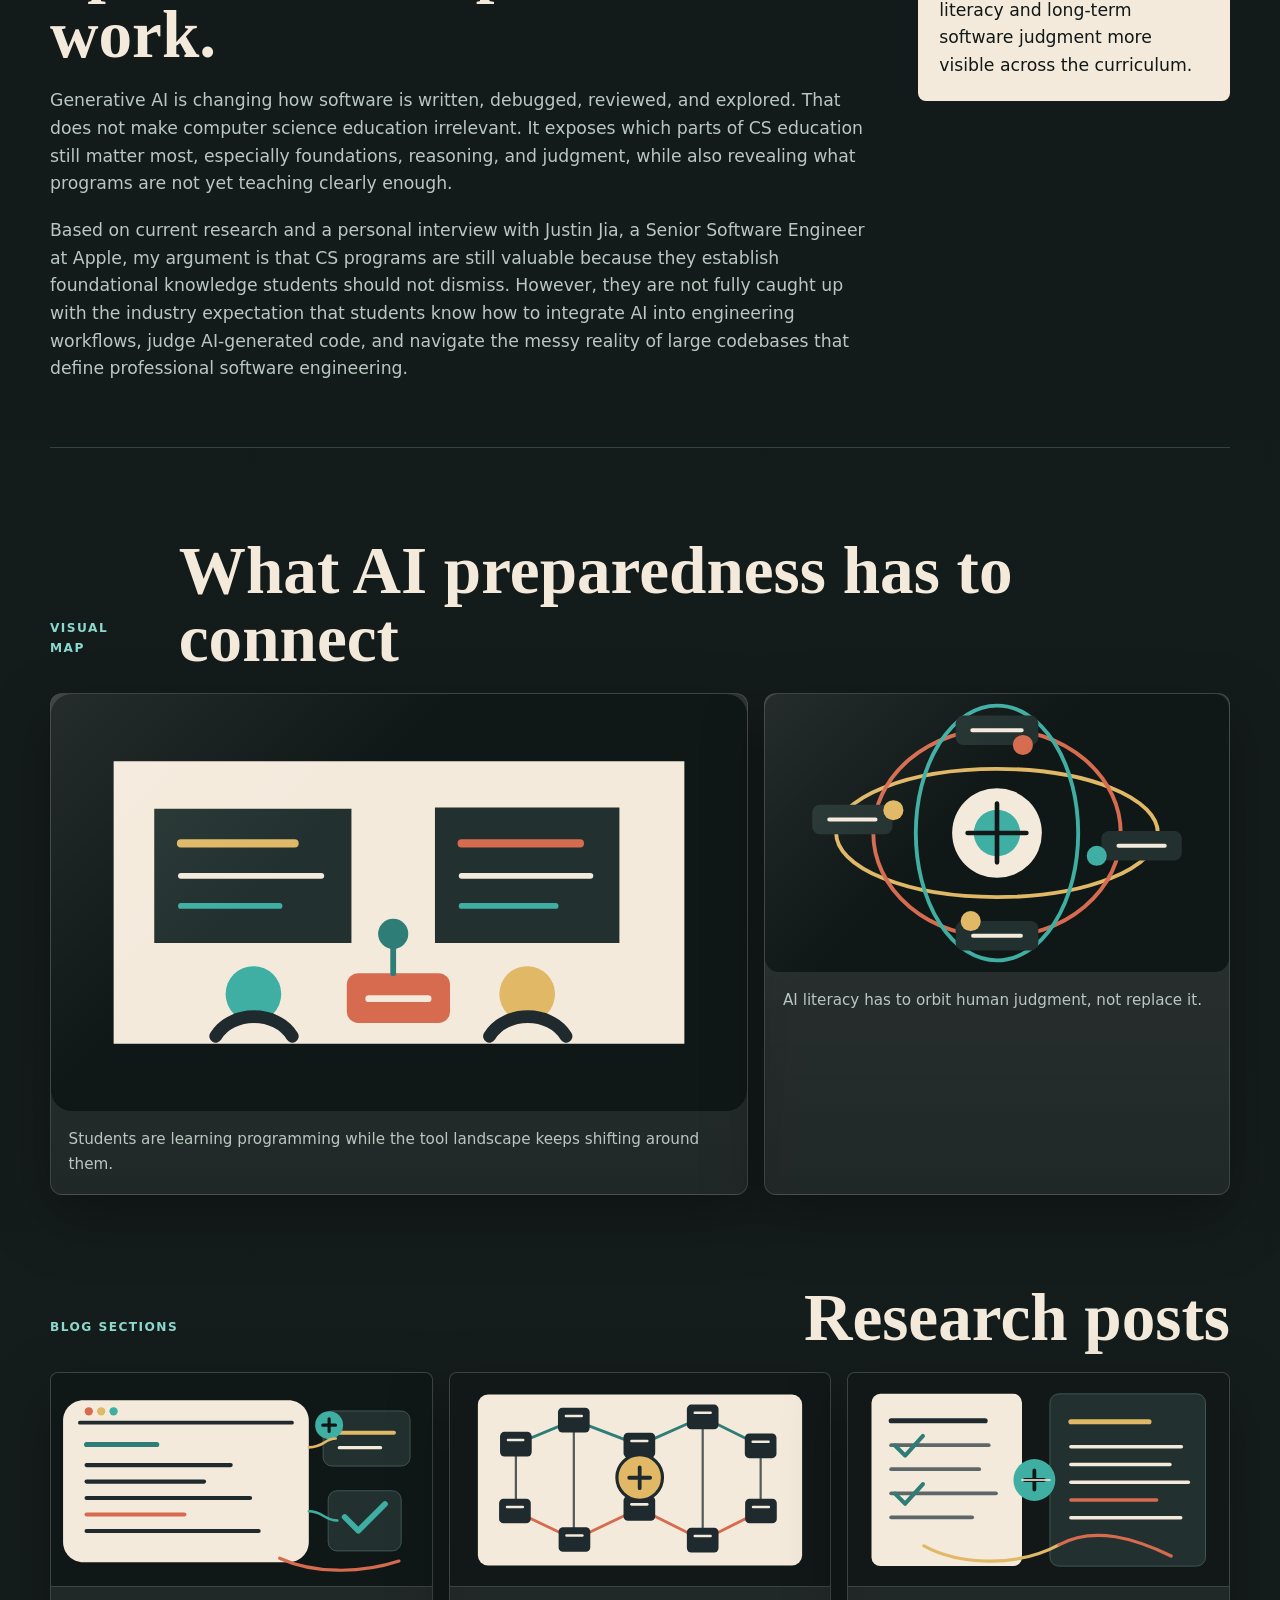
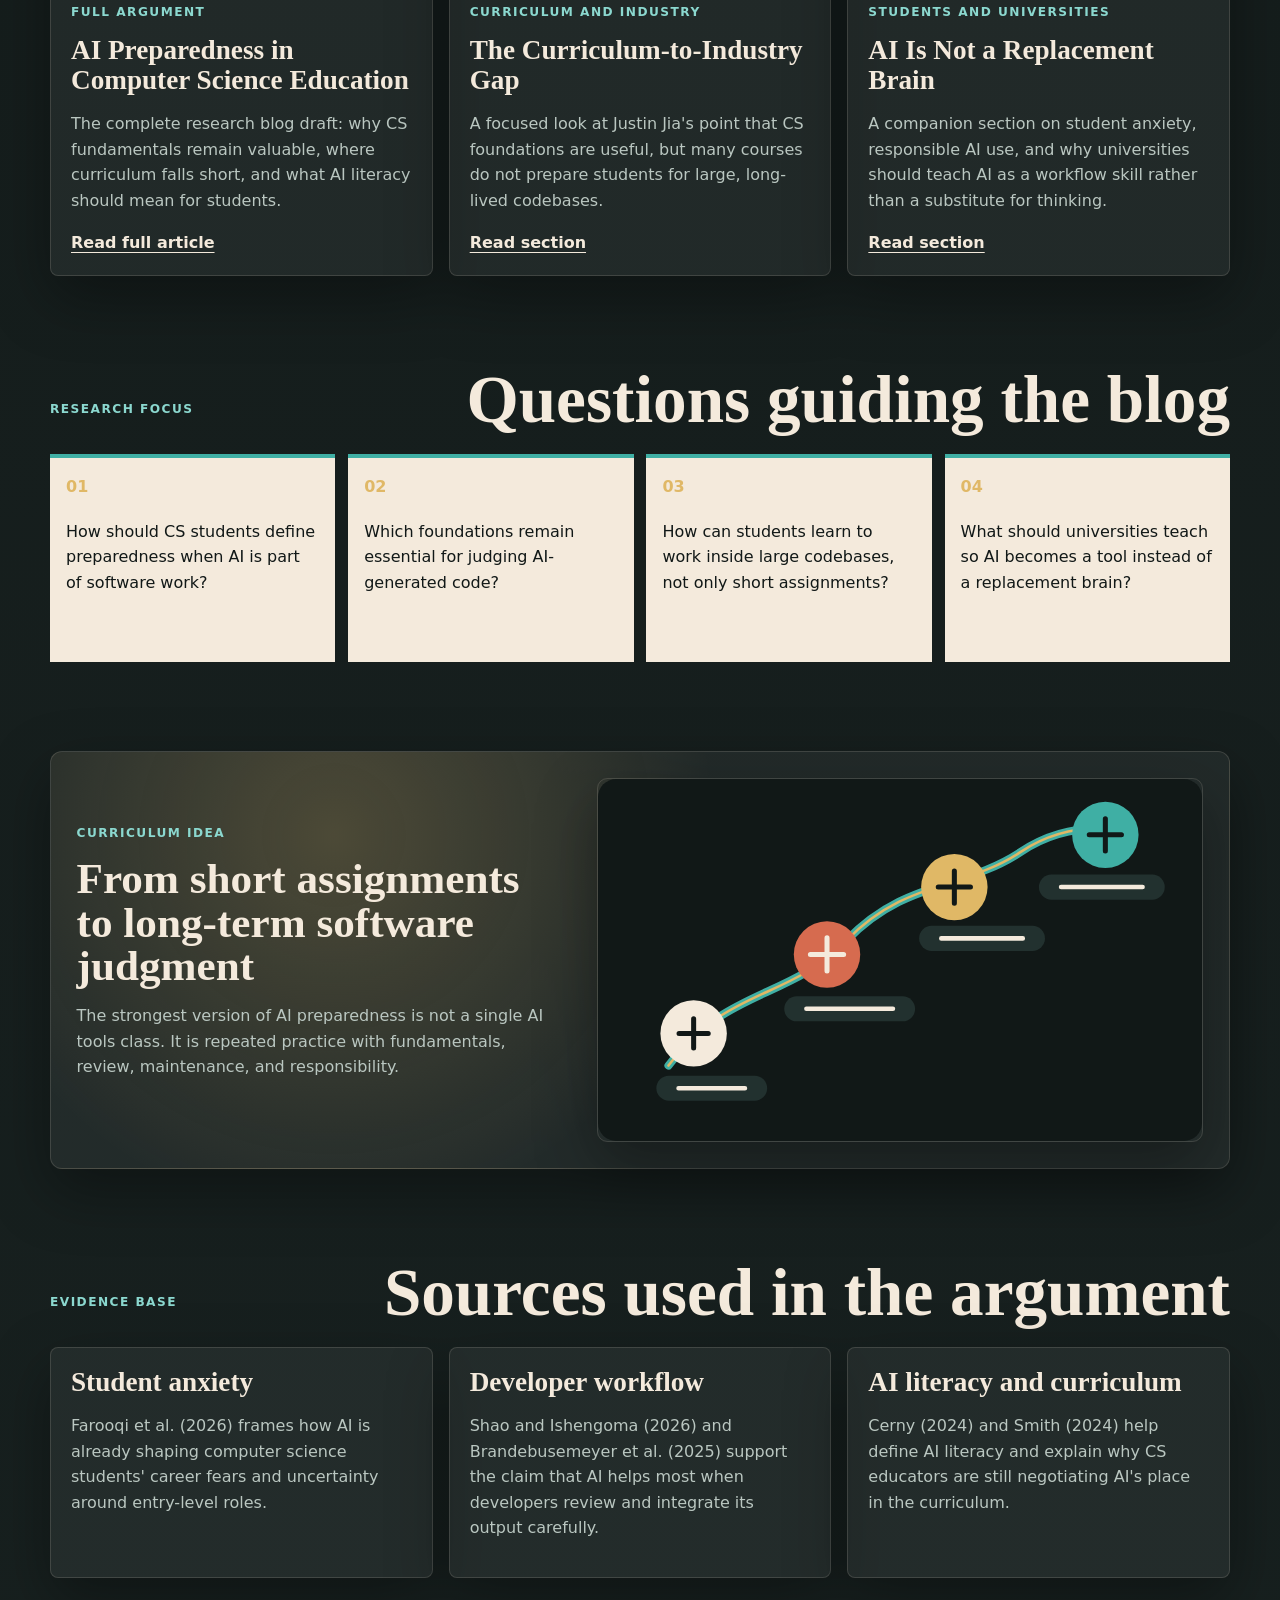
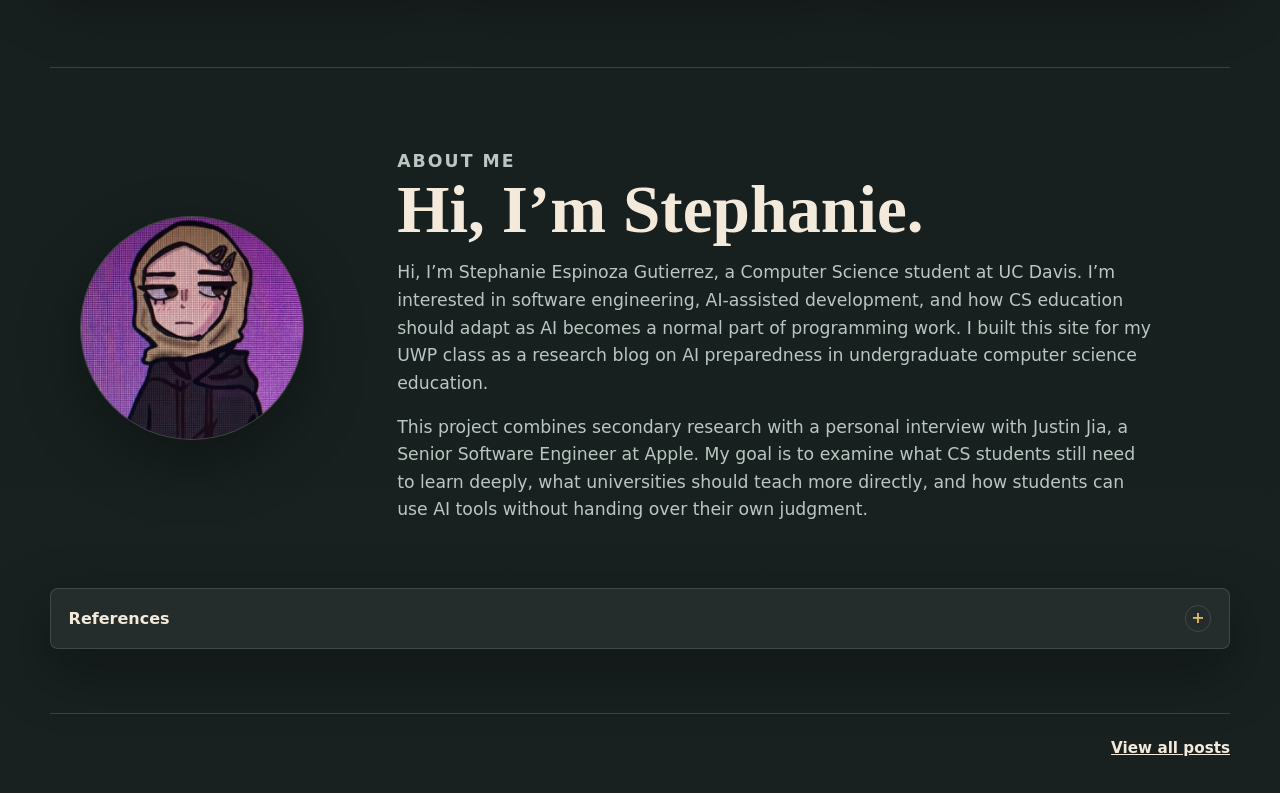
==== commit 4e570fb8: "update" ====
--- a/index.html
+++ b/index.html
@@ -101,6 +101,29 @@
       </div>
     </section>
 
+    <section class="visual-lab-section" aria-labelledby="visual-lab-title">
+      <div class="section-heading">
+        <p class="section-kicker">Visual map</p>
+        <h2 id="visual-lab-title">What AI preparedness has to connect</h2>
+      </div>
+      <div class="visual-lab-grid">
+        <figure class="visual-tile visual-tile-large">
+          <img
+            src="./assets/cs-learning-lab.svg"
+            alt="Abstract classroom scene with laptops, code panels, and an AI prompt window."
+          />
+          <figcaption>Students are learning programming while the tool landscape keeps shifting around them.</figcaption>
+        </figure>
+        <figure class="visual-tile">
+          <img
+            src="./assets/ai-literacy-orbit.svg"
+            alt="Abstract orbit diagram around human judgment, testing, documentation, prompting, and review."
+          />
+          <figcaption>AI literacy has to orbit human judgment, not replace it.</figcaption>
+        </figure>
+      </div>
+    </section>
+
     <section id="posts" class="content-section" aria-labelledby="posts-title">
       <div class="section-heading">
         <p class="section-kicker">Blog sections</p>
@@ -109,6 +132,11 @@
 
       <div class="post-grid">
         <article class="post-card">
+          <img
+            class="post-card-image"
+            src="./assets/ai-assisted-workflow.svg"
+            alt="Abstract visual of an AI-assisted coding workflow."
+          />
           <p class="tag">Full argument</p>
           <h3><a href="./posts/ai-preparedness.html">AI Preparedness in Computer Science Education</a></h3>
           <p>
@@ -120,6 +148,11 @@
         </article>
 
         <article class="post-card">
+          <img
+            class="post-card-image"
+            src="./assets/large-codebase-map.svg"
+            alt="Abstract map of connected files and modules in a large codebase."
+          />
           <p class="tag">Curriculum and industry</p>
           <h3><a href="./posts/curriculum-gap.html">The Curriculum-to-Industry Gap</a></h3>
           <p>
@@ -131,6 +164,11 @@
         </article>
 
         <article class="post-card">
+          <img
+            class="post-card-image"
+            src="./assets/responsible-ai-review.svg"
+            alt="Abstract checklist and code review visual for responsible AI use."
+          />
           <p class="tag">Students and universities</p>
           <h3><a href="./posts/student-response.html">AI Is Not a Replacement Brain</a></h3>
           <p>
@@ -154,6 +192,22 @@
         <li>How can students learn to work inside large codebases, not only short assignments?</li>
         <li>What should universities teach so AI becomes a tool instead of a replacement brain?</li>
       </ol>
+    </section>
+
+    <section class="roadmap-band" aria-labelledby="roadmap-title">
+      <div>
+        <p class="section-kicker">Curriculum idea</p>
+        <h2 id="roadmap-title">From short assignments to long-term software judgment</h2>
+        <p>
+          The strongest version of AI preparedness is not a single AI tools
+          class. It is repeated practice with fundamentals, review, maintenance,
+          and responsibility.
+        </p>
+      </div>
+      <img
+        src="./assets/university-roadmap.svg"
+        alt="Abstract roadmap connecting fundamentals, AI literacy, code review, and long-term maintenance."
+      />
     </section>
 
     <section class="content-section reading-list" aria-labelledby="sources-title">
--- a/styles/main.css
+++ b/styles/main.css
@@ -22,6 +22,9 @@
   --inverse-bg: #f4eadc;
   --inverse-text: #111817;
   --button-secondary-bg: rgba(255, 255, 255, 0.065);
+  --aurora-one: rgba(63, 175, 164, 0.32);
+  --aurora-two: rgba(224, 184, 102, 0.22);
+  --aurora-three: rgba(214, 107, 79, 0.18);
   --shadow: 0 22px 60px rgba(0, 0, 0, 0.34);
   --max-width: 1180px;
   --article-width: 760px;
@@ -50,6 +53,9 @@
   --inverse-bg: #1f2a2e;
   --inverse-text: #f5efe4;
   --button-secondary-bg: rgba(255, 255, 255, 0.42);
+  --aurora-one: rgba(46, 125, 118, 0.18);
+  --aurora-two: rgba(216, 163, 74, 0.2);
+  --aurora-three: rgba(201, 91, 62, 0.14);
   --shadow: 0 22px 60px rgba(31, 42, 46, 0.14);
 }
 
@@ -62,6 +68,8 @@
 }
 
 body {
+  position: relative;
+  min-height: 100vh;
   margin: 0;
   background:
     radial-gradient(circle at top left, var(--glow), transparent 32rem),
@@ -70,18 +78,54 @@
   font-family: Inter, ui-sans-serif, system-ui, -apple-system, BlinkMacSystemFont, "Segoe UI", sans-serif;
   font-size: 16px;
   line-height: 1.6;
+  overflow-x: hidden;
+}
+
+body::after {
+  content: "";
+  position: fixed;
+  inset: -22rem -12rem auto -12rem;
+  z-index: 0;
+  height: 38rem;
+  pointer-events: none;
+  background:
+    radial-gradient(circle at 18% 32%, var(--aurora-one), transparent 28rem),
+    radial-gradient(circle at 56% 18%, var(--aurora-two), transparent 24rem),
+    radial-gradient(circle at 86% 42%, var(--aurora-three), transparent 24rem),
+    conic-gradient(from 180deg at 50% 50%, transparent, var(--aurora-one), transparent, var(--aurora-two), transparent);
+  filter: blur(34px) saturate(1.18);
+  opacity: 0.92;
+  transform: translate3d(0, 0, 0);
+  animation: aurora-drift 18s ease-in-out infinite alternate;
 }
 
 body::before {
   content: "";
   position: fixed;
   inset: 0;
+  z-index: 0;
   pointer-events: none;
   background-image:
     linear-gradient(var(--grid-line) 1px, transparent 1px),
     linear-gradient(90deg, var(--grid-line) 1px, transparent 1px);
   background-size: 44px 44px;
   mask-image: linear-gradient(to bottom, rgba(0, 0, 0, 0.5), transparent 70%);
+}
+
+main,
+.site-footer {
+  position: relative;
+  z-index: 1;
+}
+
+@keyframes aurora-drift {
+  0% {
+    transform: translate3d(-2%, -1%, 0) scale(1);
+  }
+
+  100% {
+    transform: translate3d(3%, 4%, 0) scale(1.08);
+  }
 }
 
 img {
@@ -412,6 +456,51 @@
   padding: clamp(3rem, 7vw, 6rem) 0 0;
 }
 
+.visual-lab-section {
+  width: min(var(--max-width), calc(100% - 2rem));
+  margin: 0 auto;
+  padding: clamp(3rem, 7vw, 6rem) 0 0;
+}
+
+.visual-lab-grid {
+  display: grid;
+  grid-template-columns: minmax(0, 1.2fr) minmax(260px, 0.8fr);
+  gap: 1rem;
+}
+
+.visual-tile {
+  position: relative;
+  margin: 0;
+  border: 1px solid var(--border-subtle);
+  border-radius: 0.75rem;
+  background:
+    linear-gradient(180deg, rgba(255, 255, 255, 0.06), transparent),
+    var(--card-bg);
+  box-shadow: var(--shadow);
+  overflow: hidden;
+}
+
+.visual-tile::before {
+  content: "";
+  position: absolute;
+  inset: 0;
+  pointer-events: none;
+  background: linear-gradient(135deg, rgba(255, 255, 255, 0.16), transparent 34%);
+  opacity: 0.55;
+}
+
+.visual-tile img {
+  width: 100%;
+  aspect-ratio: 5 / 3;
+  object-fit: cover;
+}
+
+.visual-tile figcaption {
+  padding: 1rem 1.1rem 1.1rem;
+  color: var(--ink-muted);
+  font-size: 0.95rem;
+}
+
 .section-heading {
   display: flex;
   align-items: end;
@@ -440,6 +529,16 @@
   flex-direction: column;
   min-height: 24rem;
   padding: 1.25rem;
+  overflow: hidden;
+}
+
+.post-card-image {
+  width: calc(100% + 2.5rem);
+  max-width: none;
+  margin: -1.25rem -1.25rem 1rem;
+  aspect-ratio: 16 / 9;
+  object-fit: cover;
+  border-bottom: 1px solid var(--border-subtle);
 }
 
 .post-card h3,
@@ -659,10 +758,19 @@
 
 .list-card {
   display: grid;
-  grid-template-columns: minmax(0, 1fr) auto;
+  grid-template-columns: 9.5rem minmax(0, 1fr) auto;
   gap: 1rem;
   align-items: center;
   padding: 1.25rem;
+}
+
+.list-card-image {
+  width: 100%;
+  aspect-ratio: 4 / 3;
+  object-fit: cover;
+  border: 1px solid var(--border-subtle);
+  border-radius: 0.5rem;
+  background: var(--soft-fill);
 }
 
 .article-shell {
@@ -718,6 +826,40 @@
   color: var(--ink-muted);
   font-size: 0.95rem;
   line-height: 1.5;
+}
+
+.roadmap-band {
+  display: grid;
+  grid-template-columns: minmax(0, 0.78fr) minmax(280px, 1fr);
+  gap: clamp(1.5rem, 4vw, 3rem);
+  align-items: center;
+  width: min(var(--max-width), calc(100% - 2rem));
+  margin: clamp(3rem, 7vw, 6rem) auto 0;
+  padding: clamp(1rem, 3vw, 1.6rem);
+  border: 1px solid var(--border-subtle);
+  border-radius: 0.75rem;
+  background:
+    radial-gradient(circle at 24% 20%, var(--aurora-two), transparent 24rem),
+    var(--card-bg);
+  box-shadow: var(--shadow);
+}
+
+.roadmap-band h2 {
+  margin: 0;
+  font-family: Georgia, "Times New Roman", serif;
+  font-size: 2.7rem;
+  line-height: 1;
+}
+
+.roadmap-band p:not(.section-kicker) {
+  color: var(--ink-muted);
+}
+
+.roadmap-band img {
+  width: 100%;
+  border: 1px solid var(--border-subtle);
+  border-radius: 0.65rem;
+  box-shadow: var(--shadow);
 }
 
 .article h2 {
@@ -780,7 +922,9 @@
 
   .hero,
   .feature-layout,
-  .about-section {
+  .about-section,
+  .visual-lab-grid,
+  .roadmap-band {
     grid-template-columns: 1fr;
   }
 
@@ -798,6 +942,10 @@
     grid-template-columns: 1fr 1fr;
   }
 
+  .roadmap-band h2 {
+    font-size: 2.3rem;
+  }
+
   .hero h1,
   .page-header h1 {
     font-size: 5.6rem;
@@ -900,7 +1048,16 @@
   }
 
   .list-card {
-    display: block;
+    display: grid;
+    grid-template-columns: 1fr;
+  }
+
+  .list-card-image {
+    max-height: 12rem;
+  }
+
+  .roadmap-band h2 {
+    font-size: 2rem;
   }
 }
 
@@ -920,4 +1077,8 @@
   .button:hover {
     transform: none;
   }
-}
+
+  body::after {
+    animation: none;
+  }
+}
